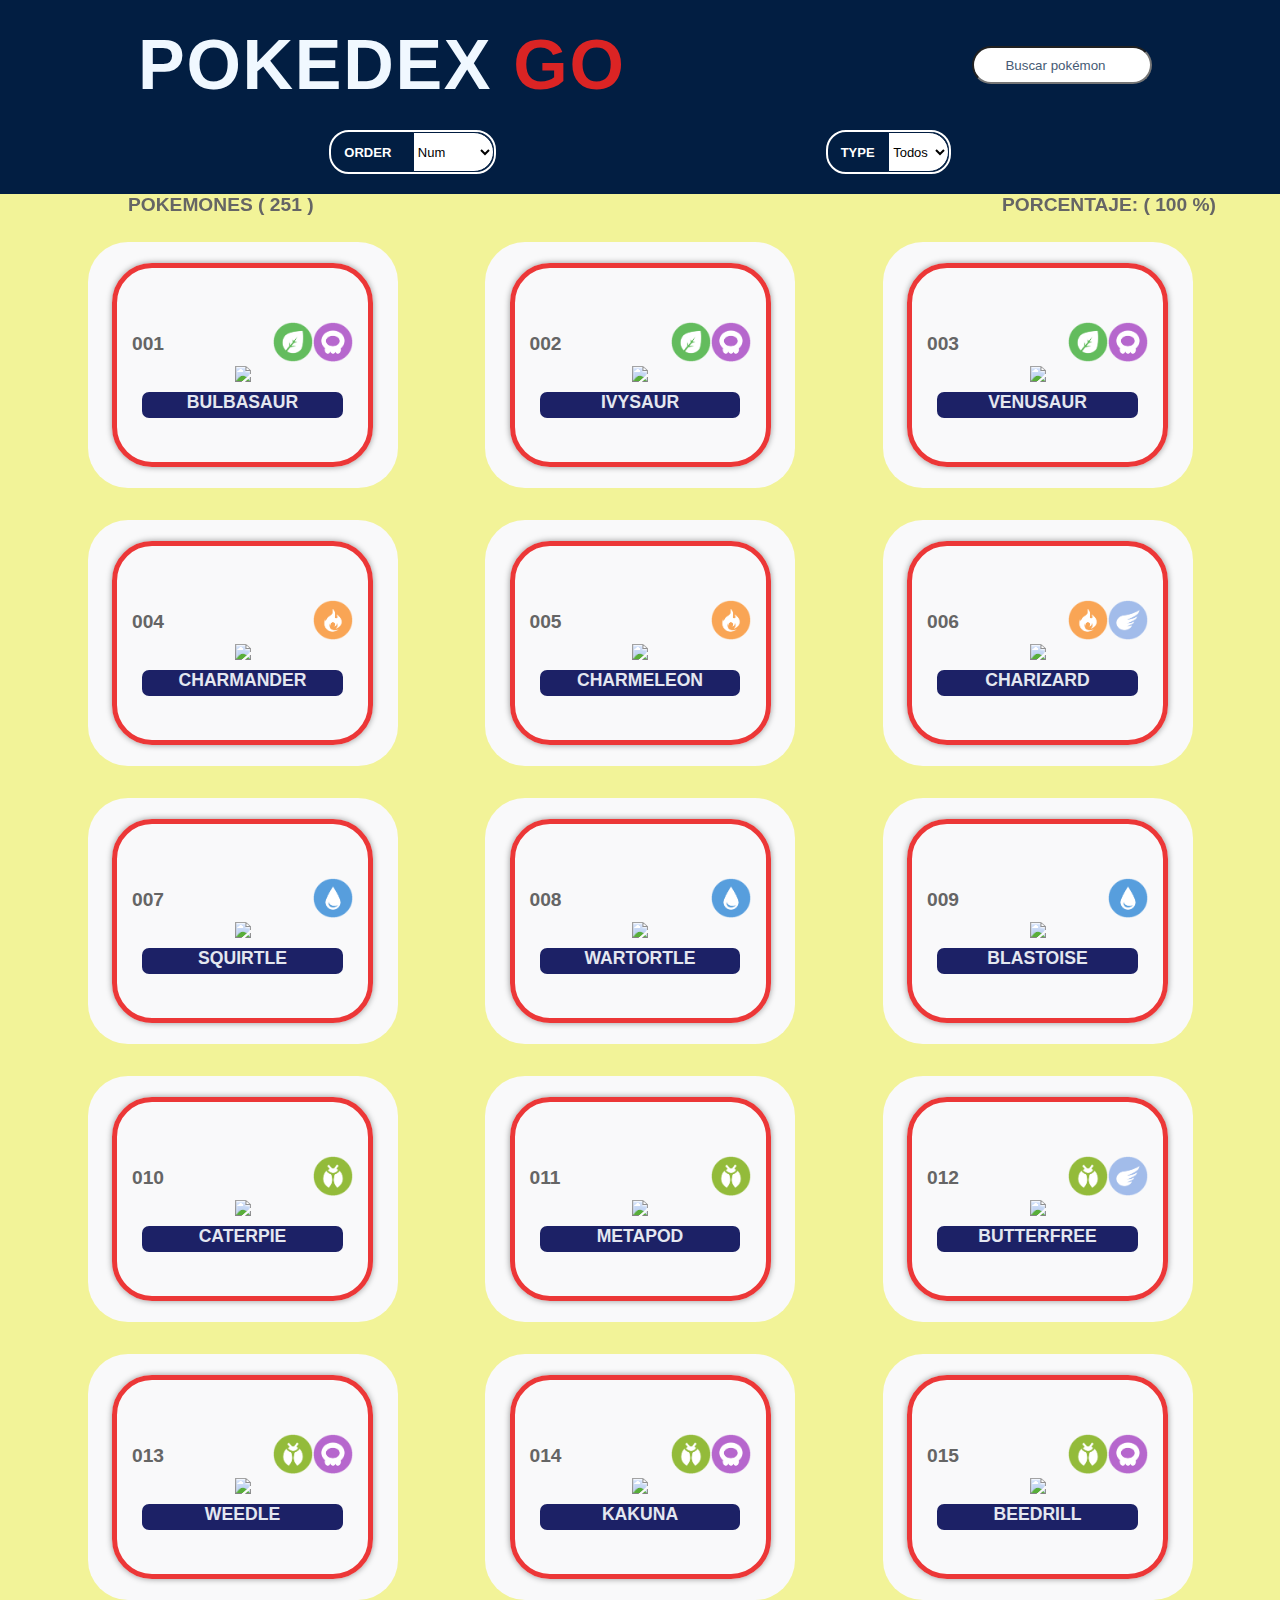
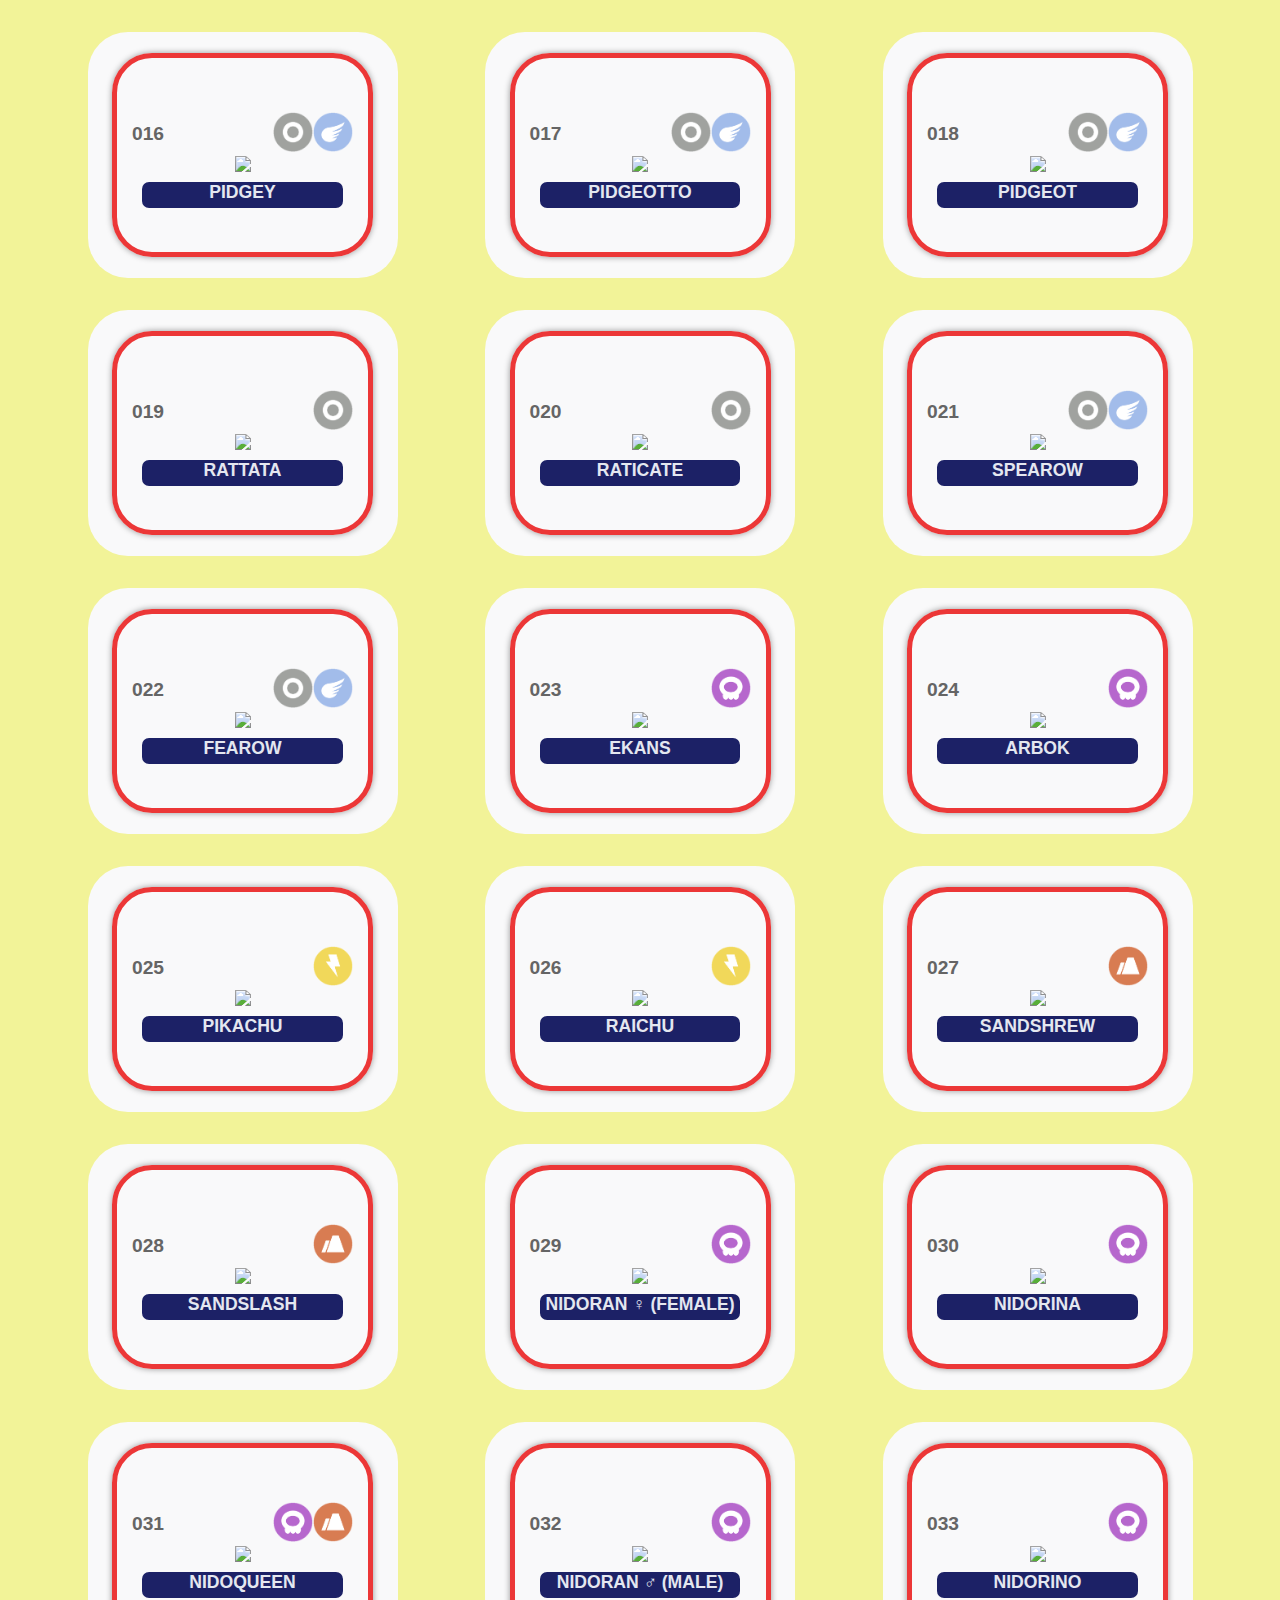
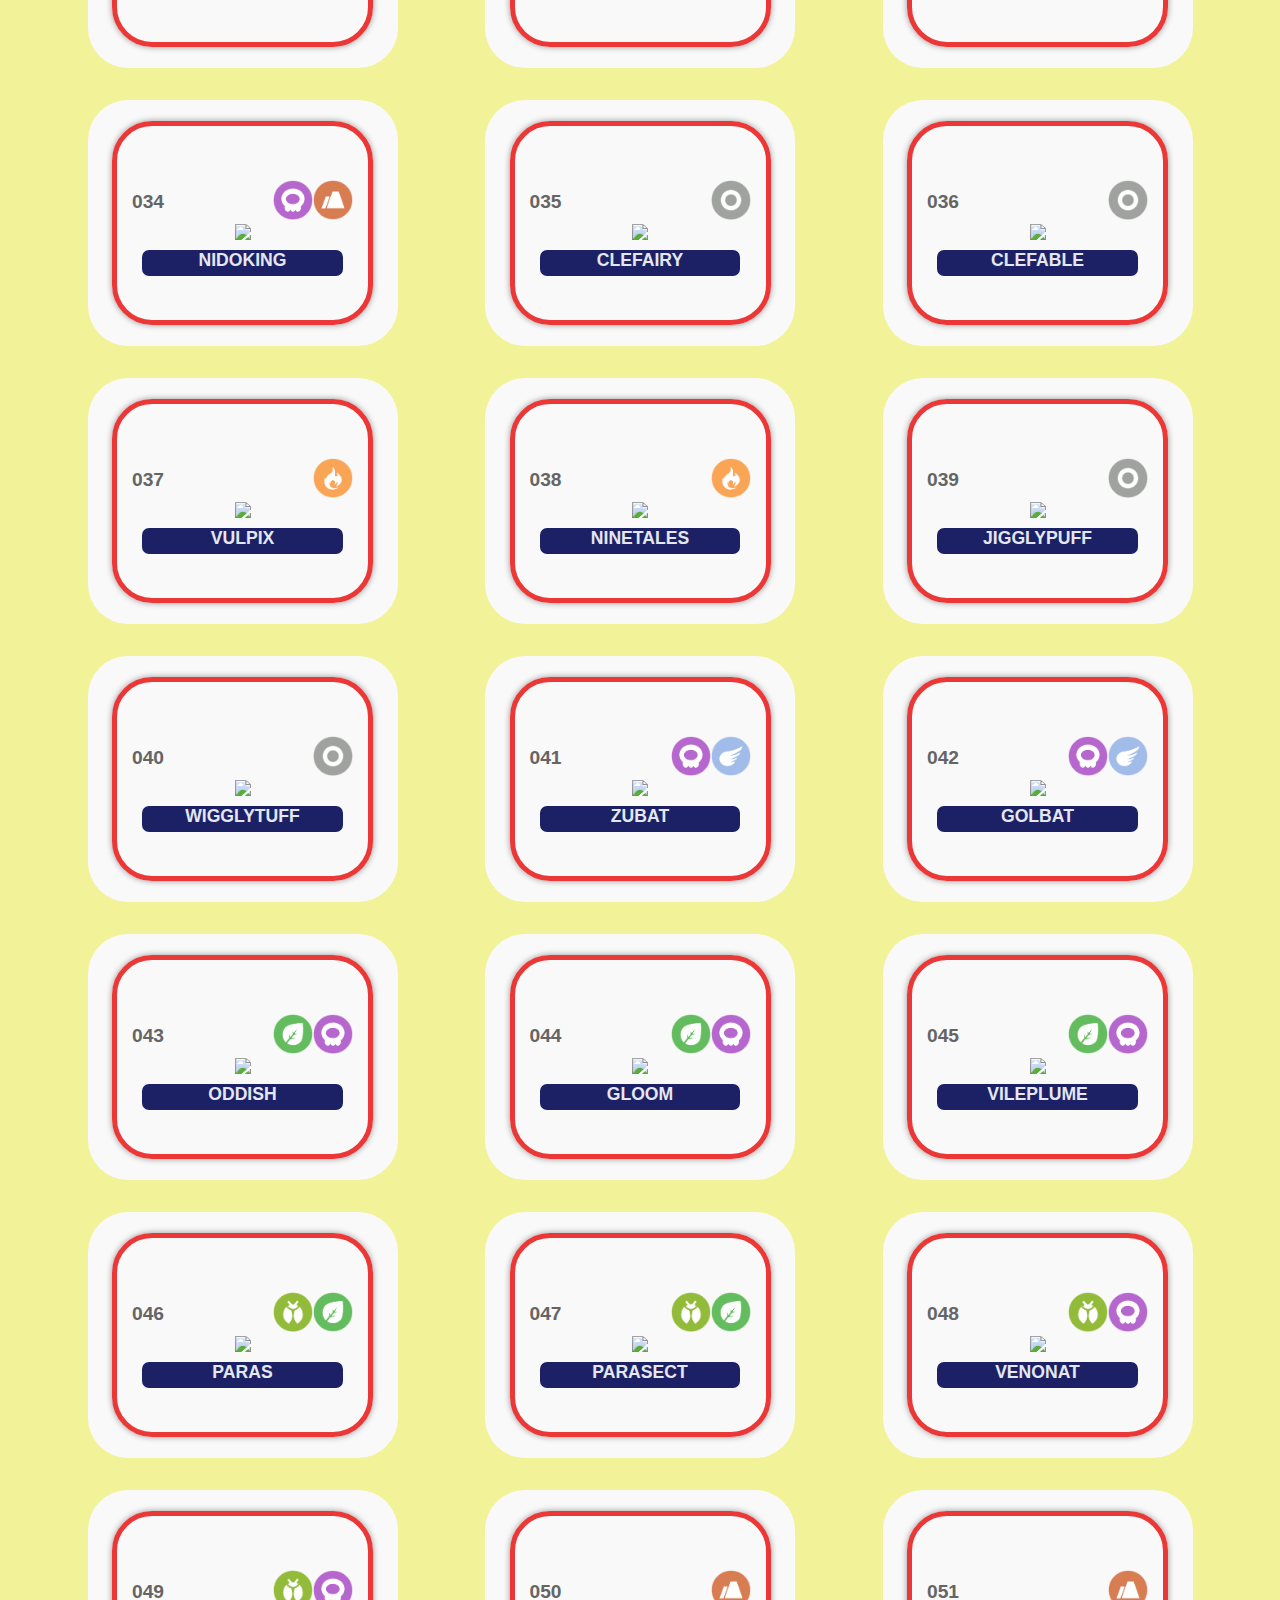
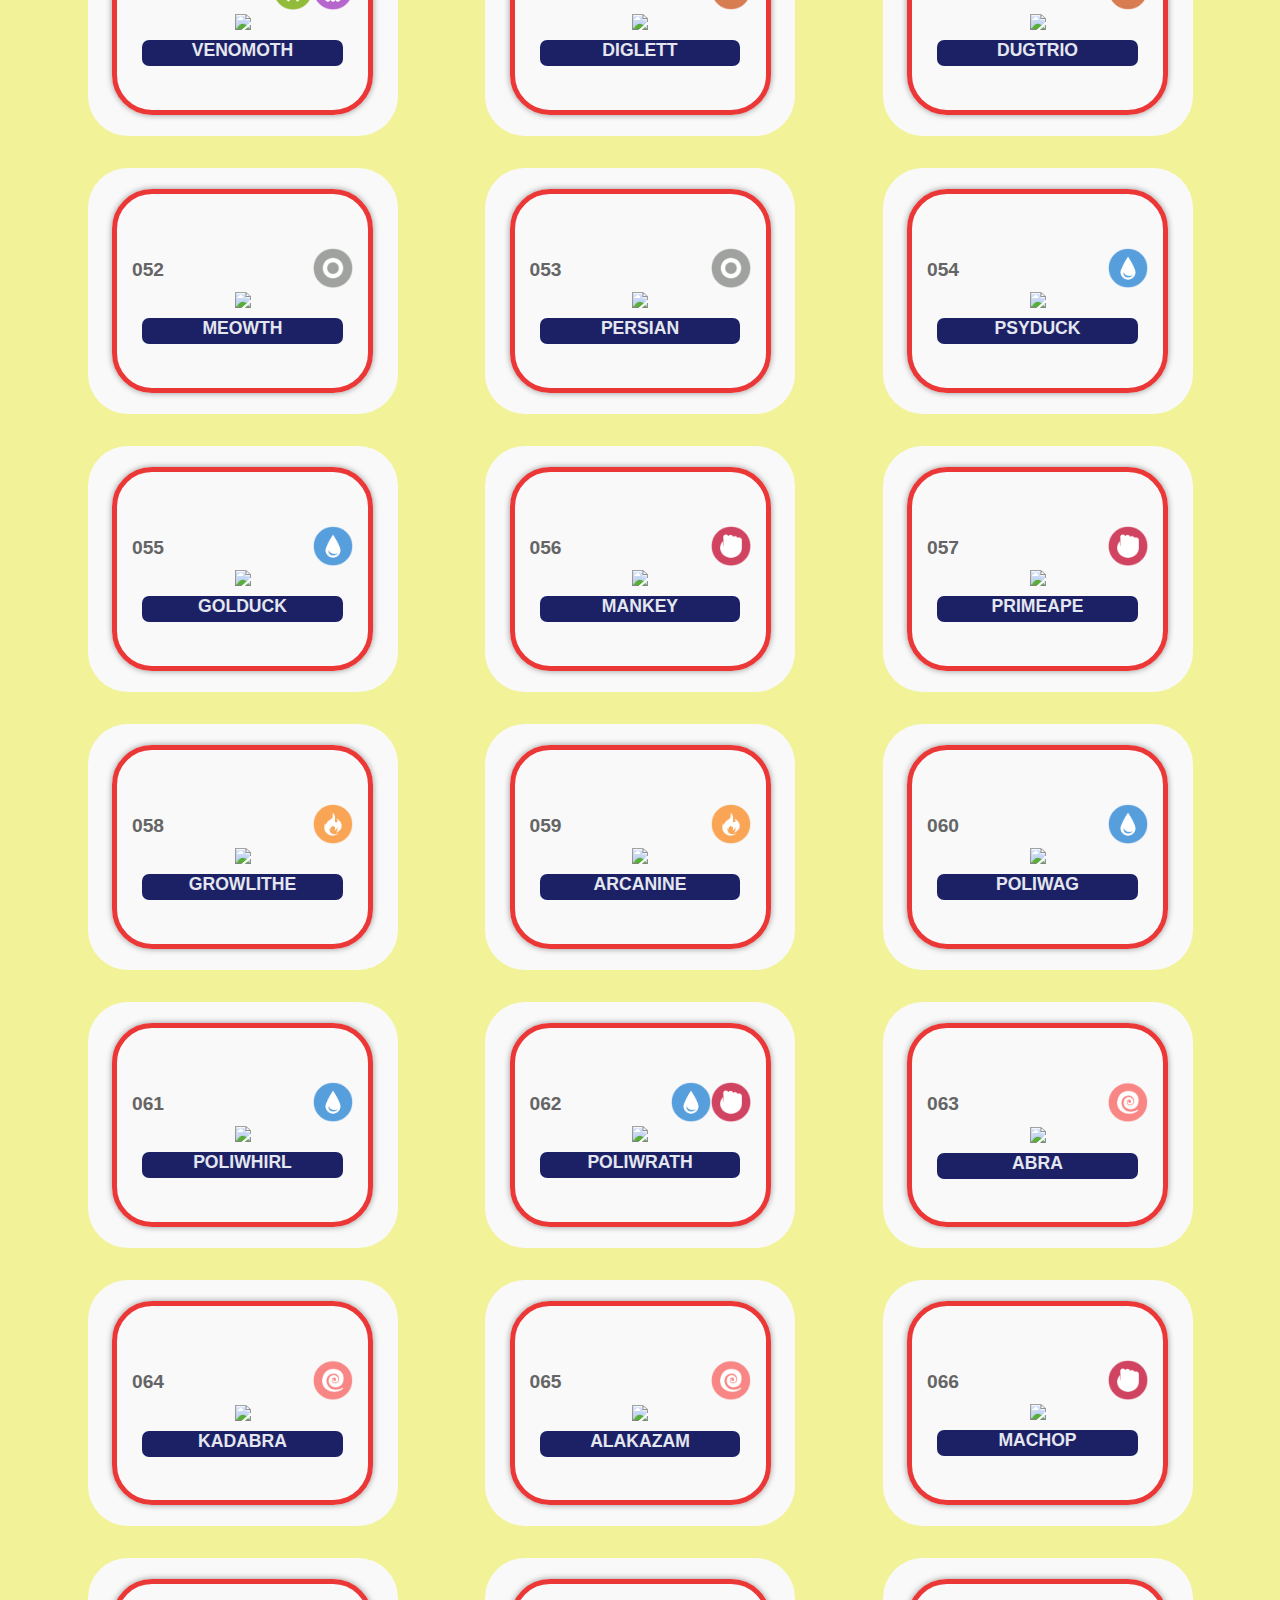
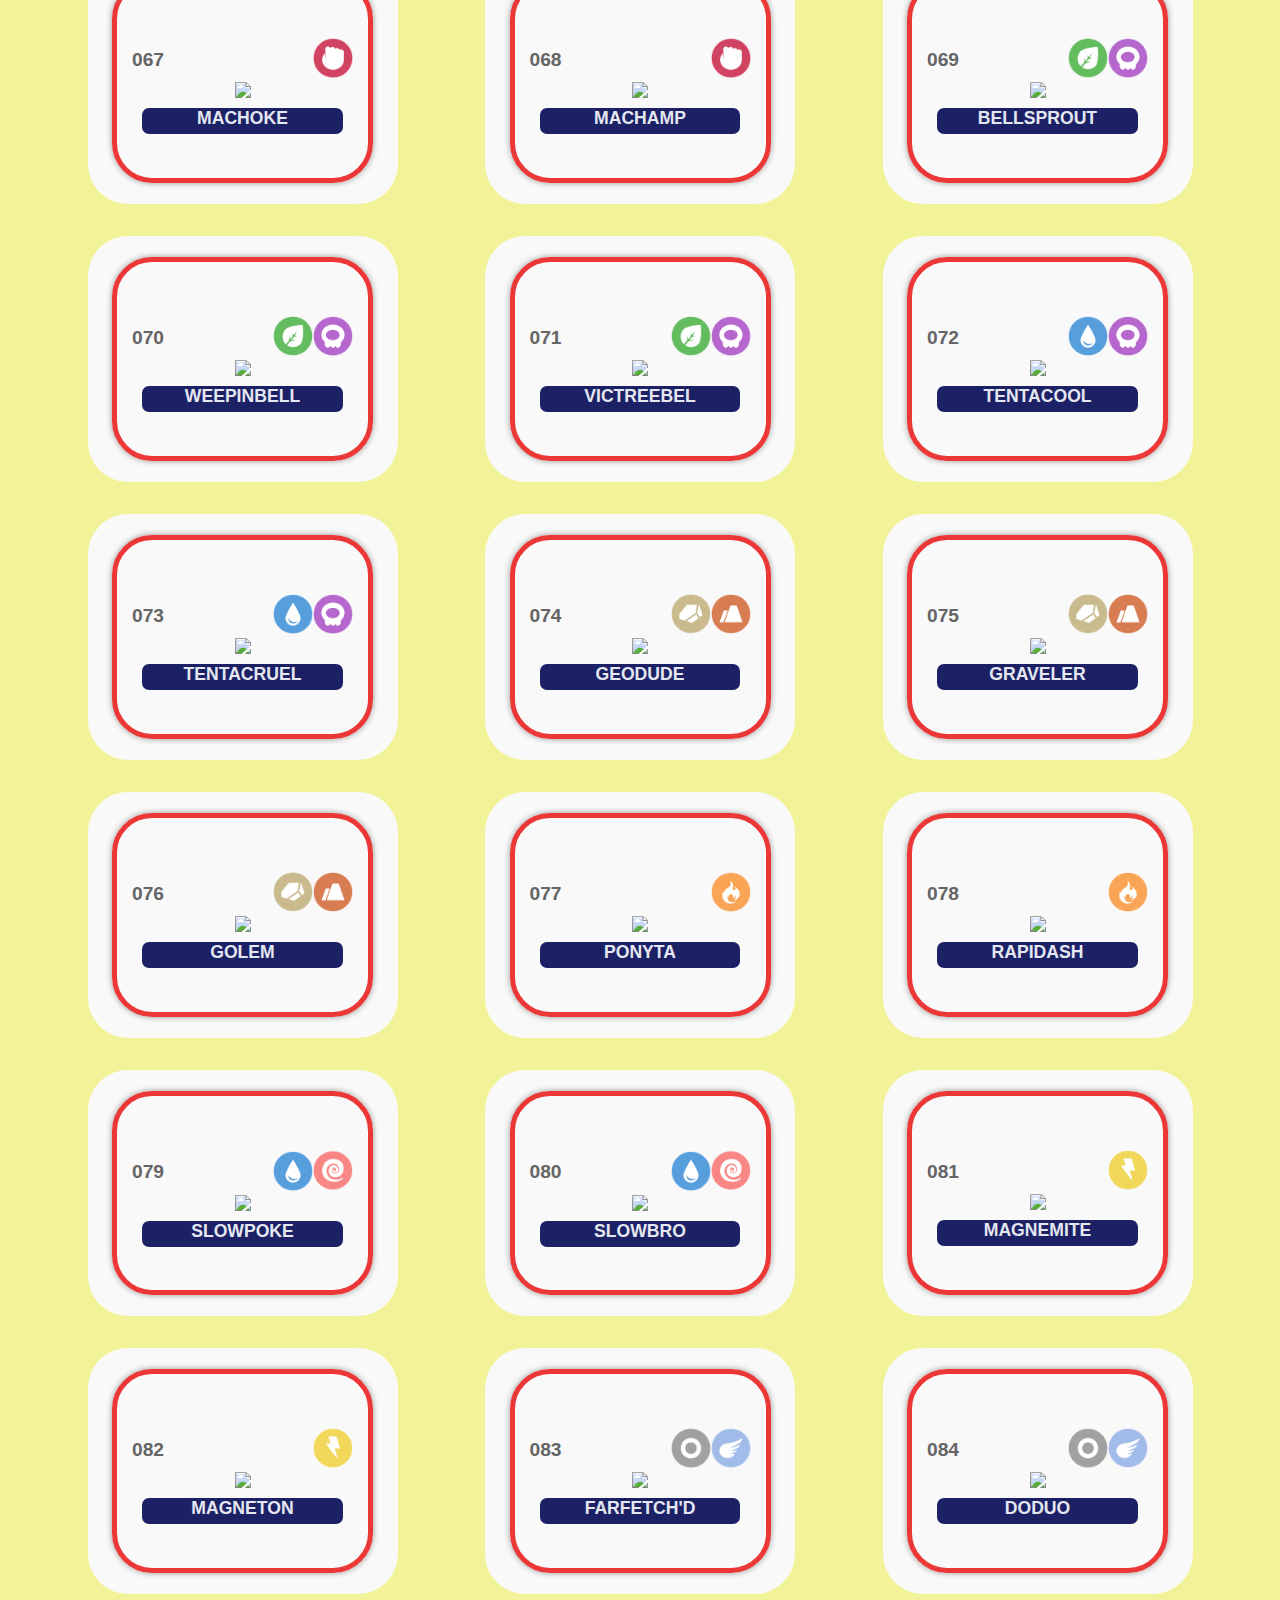
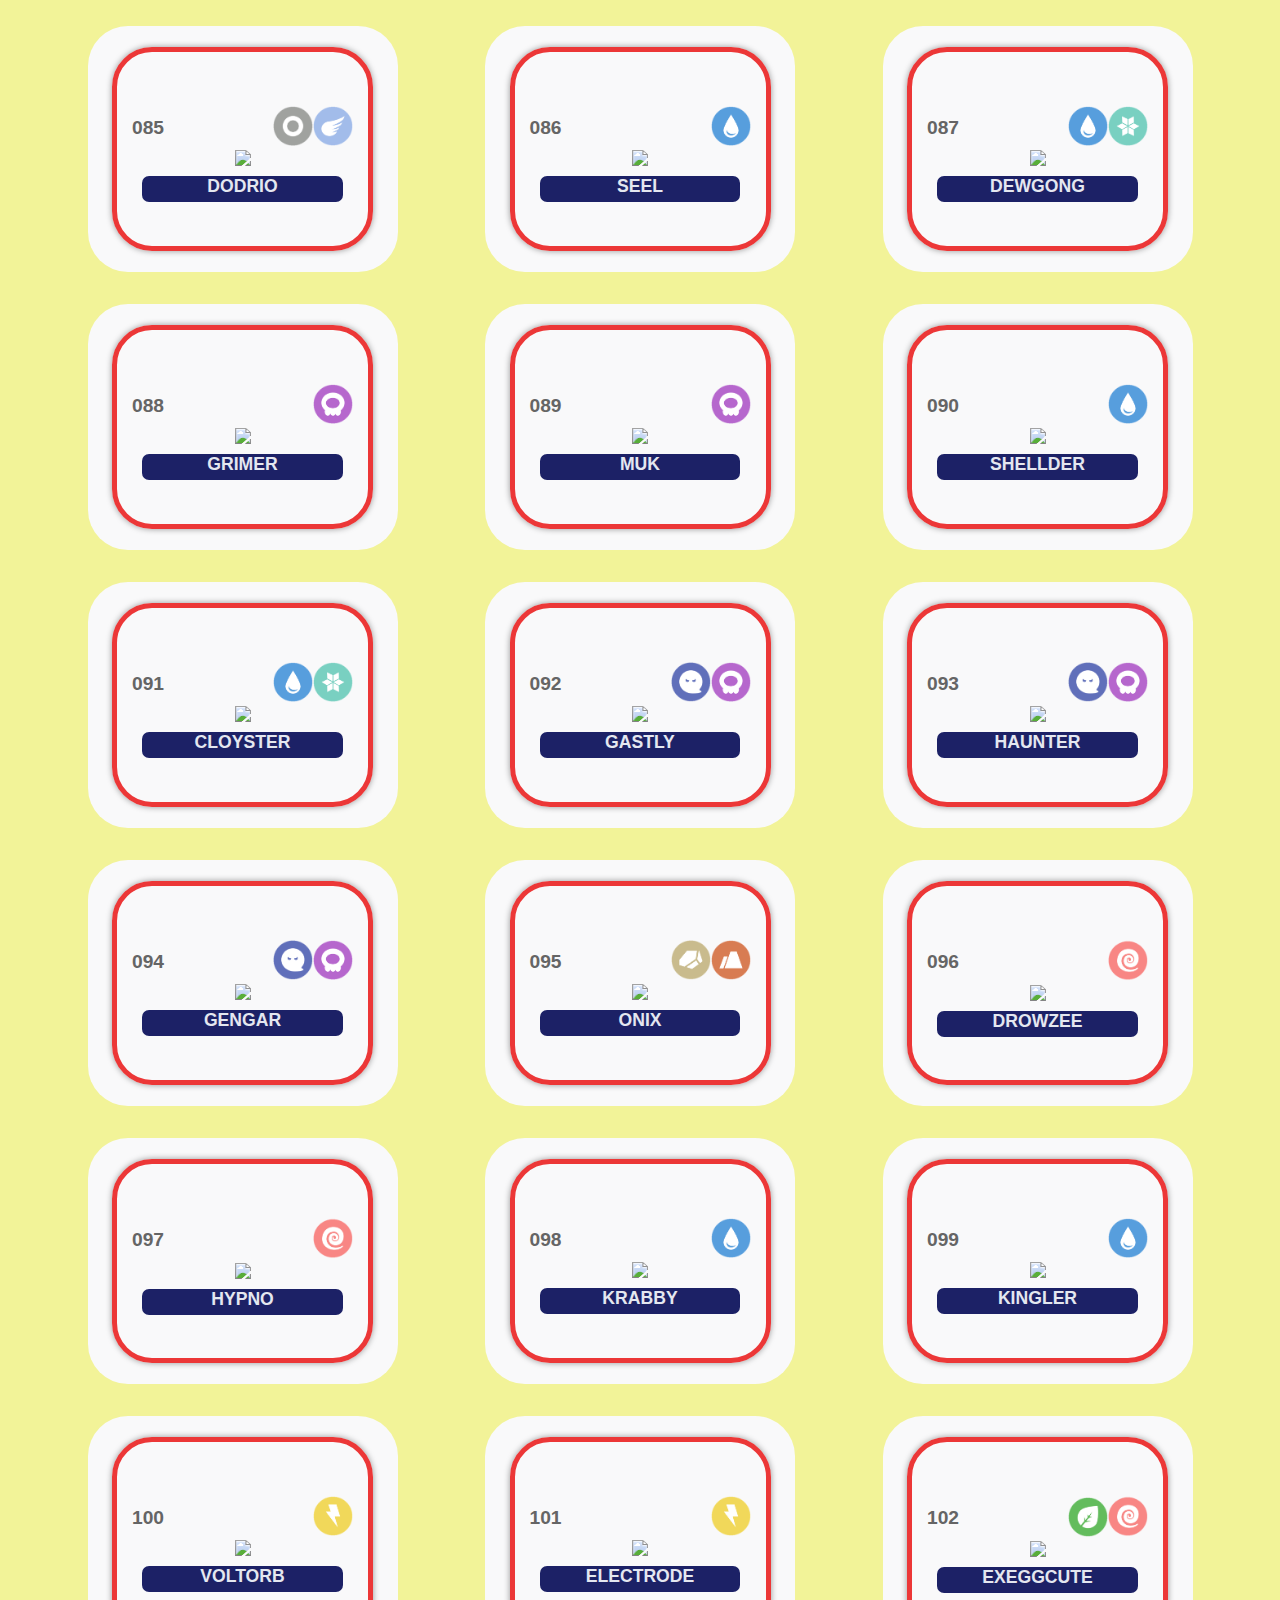
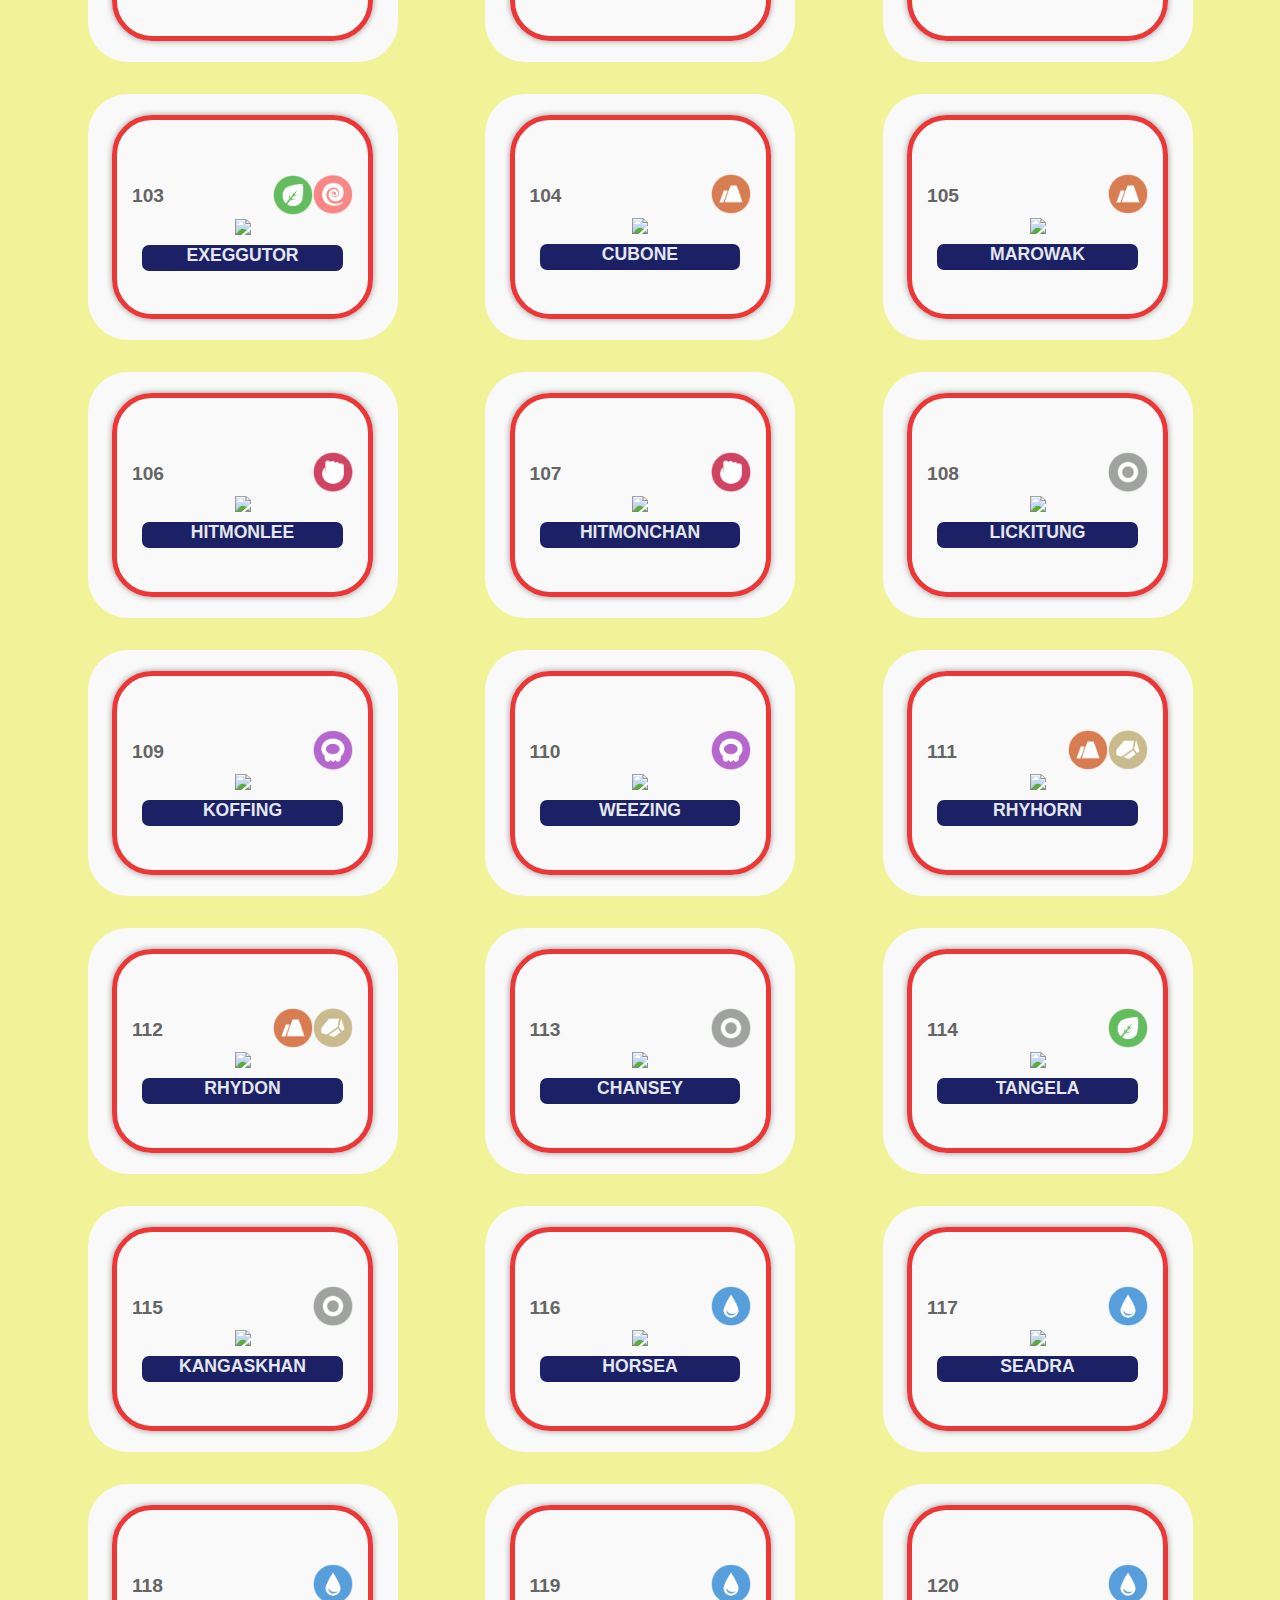
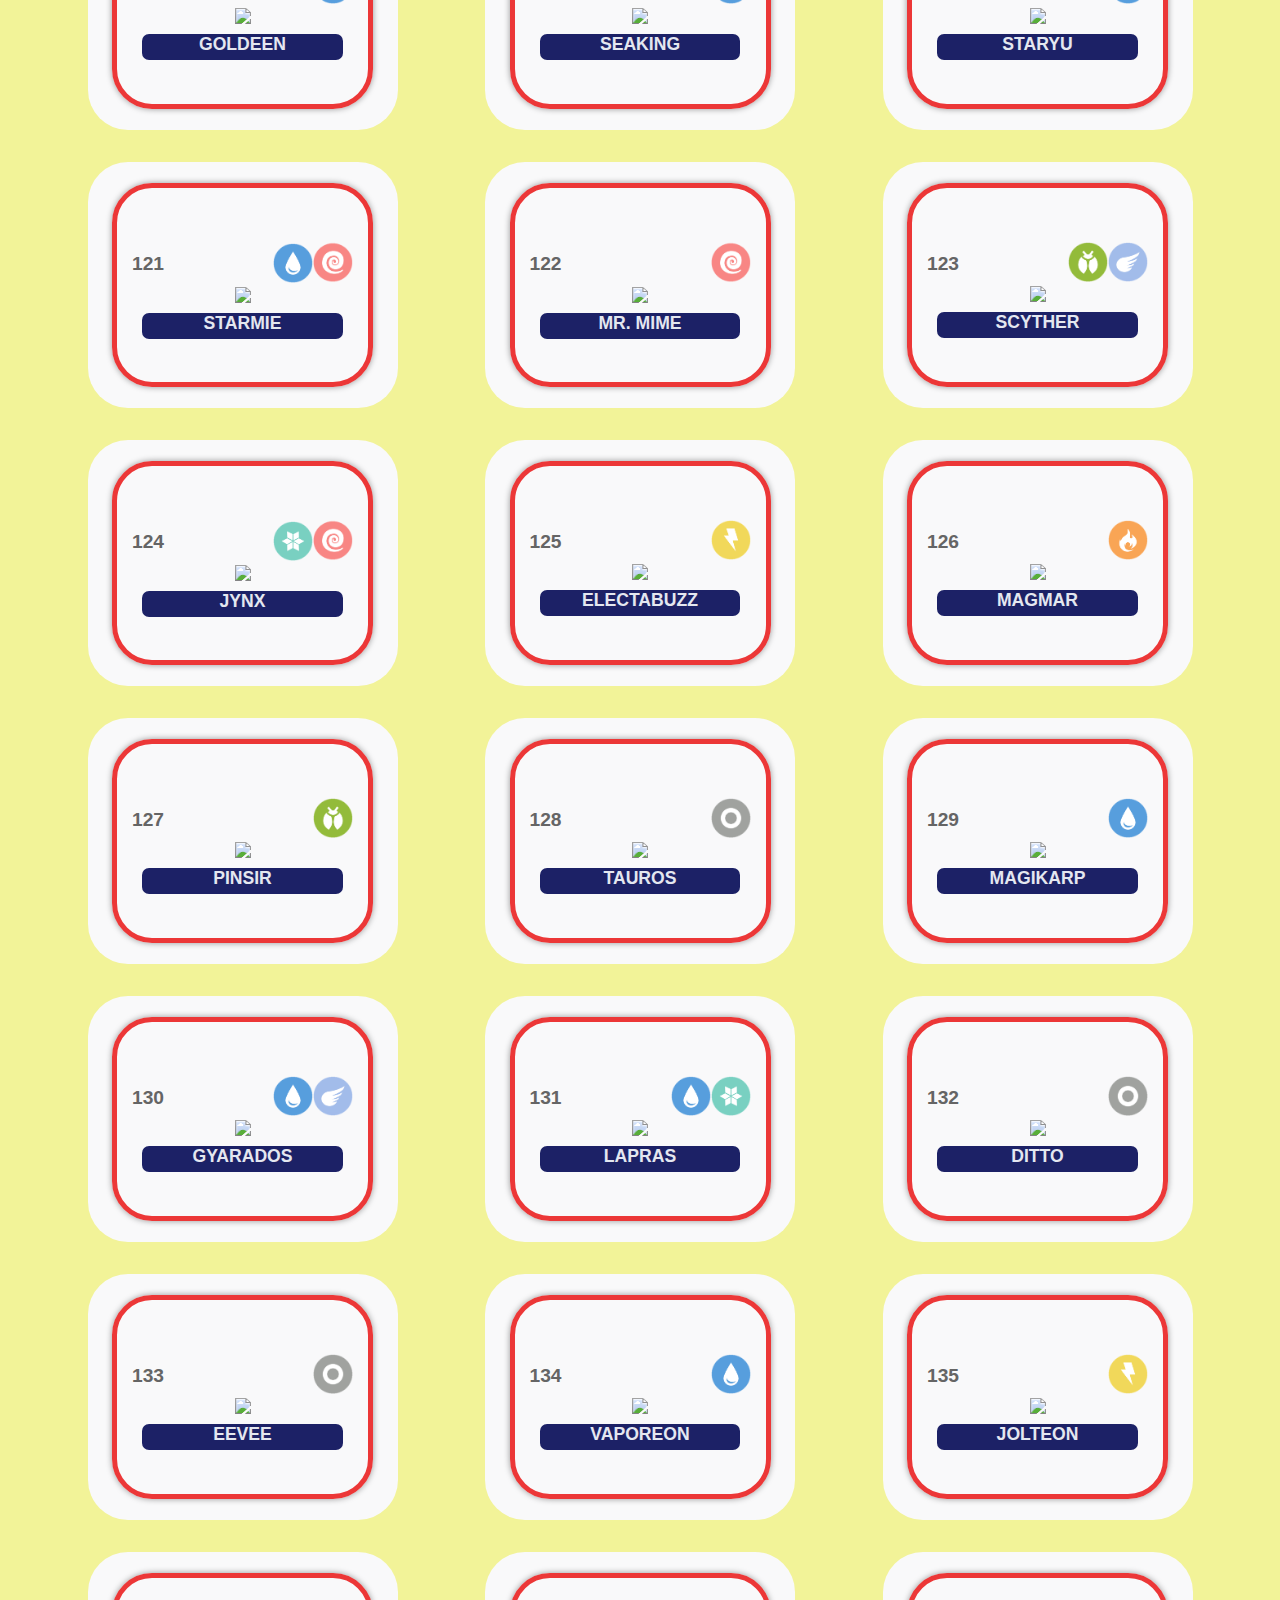
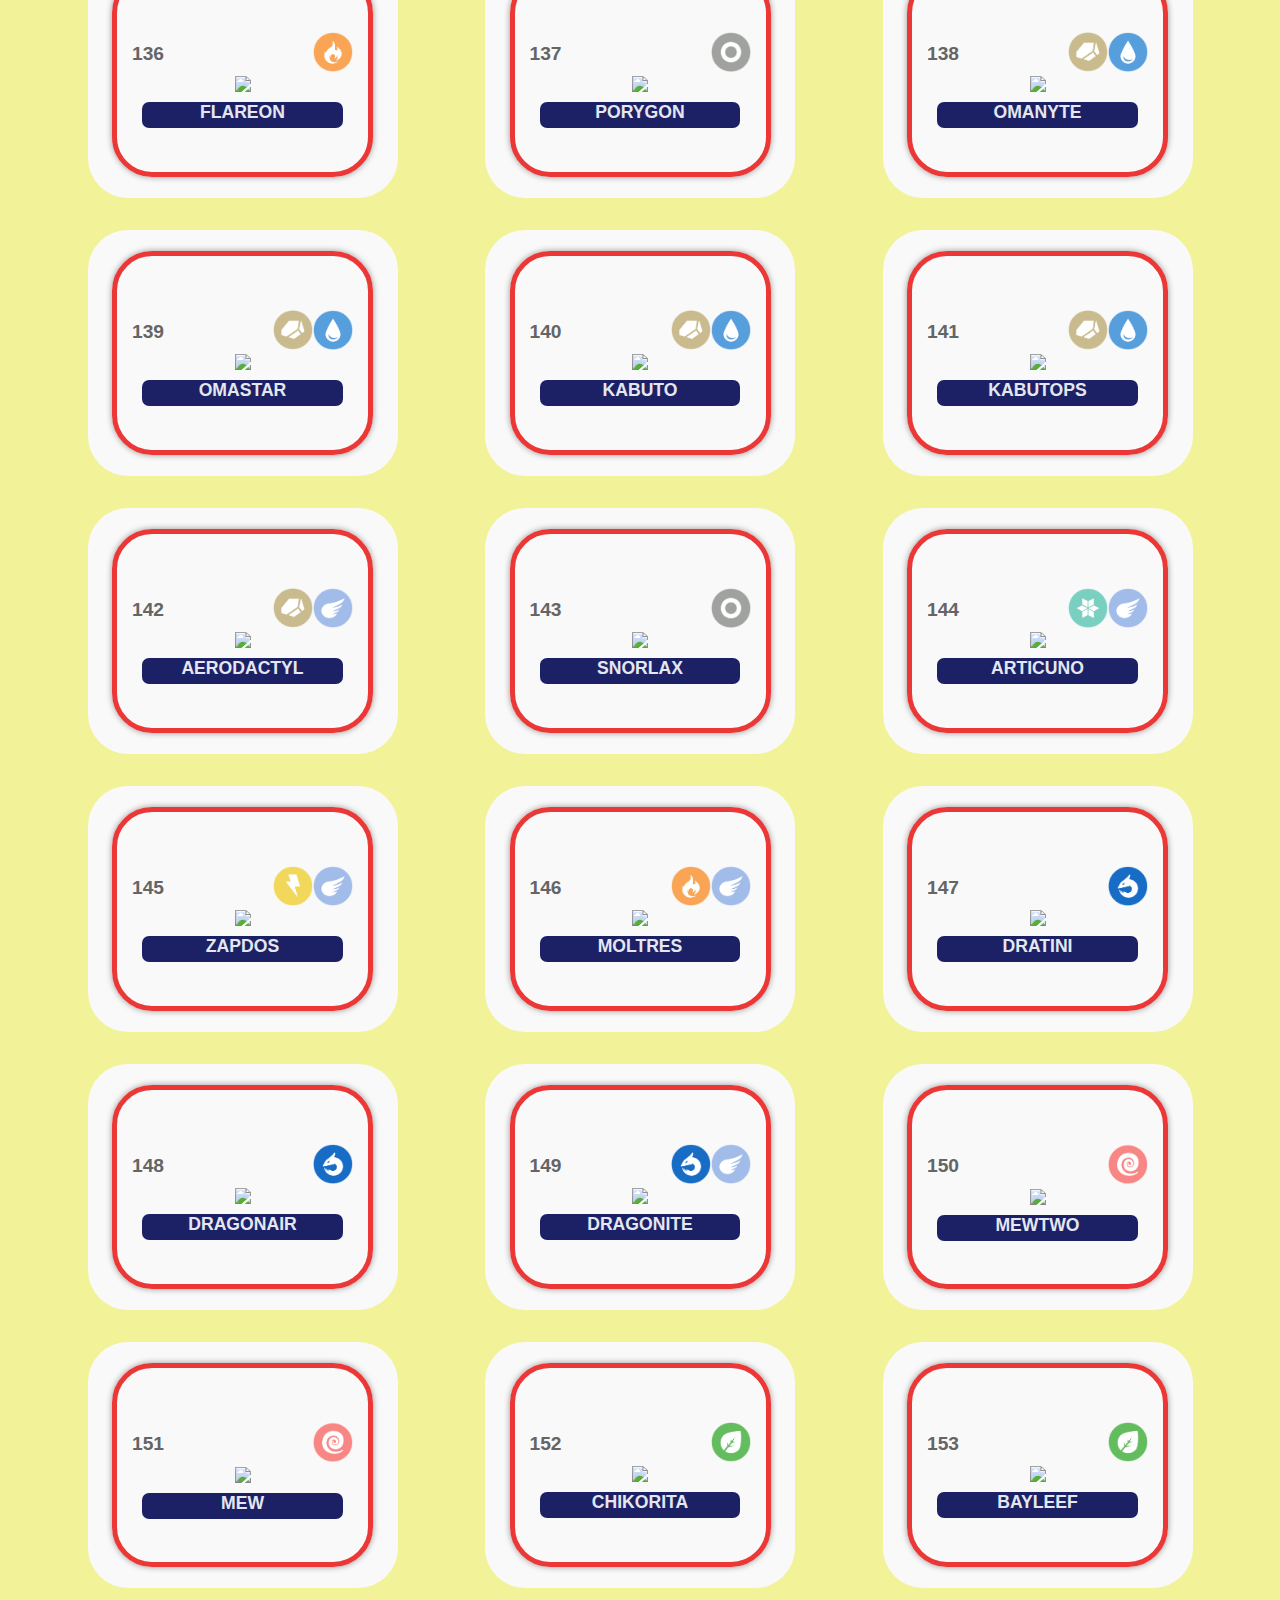
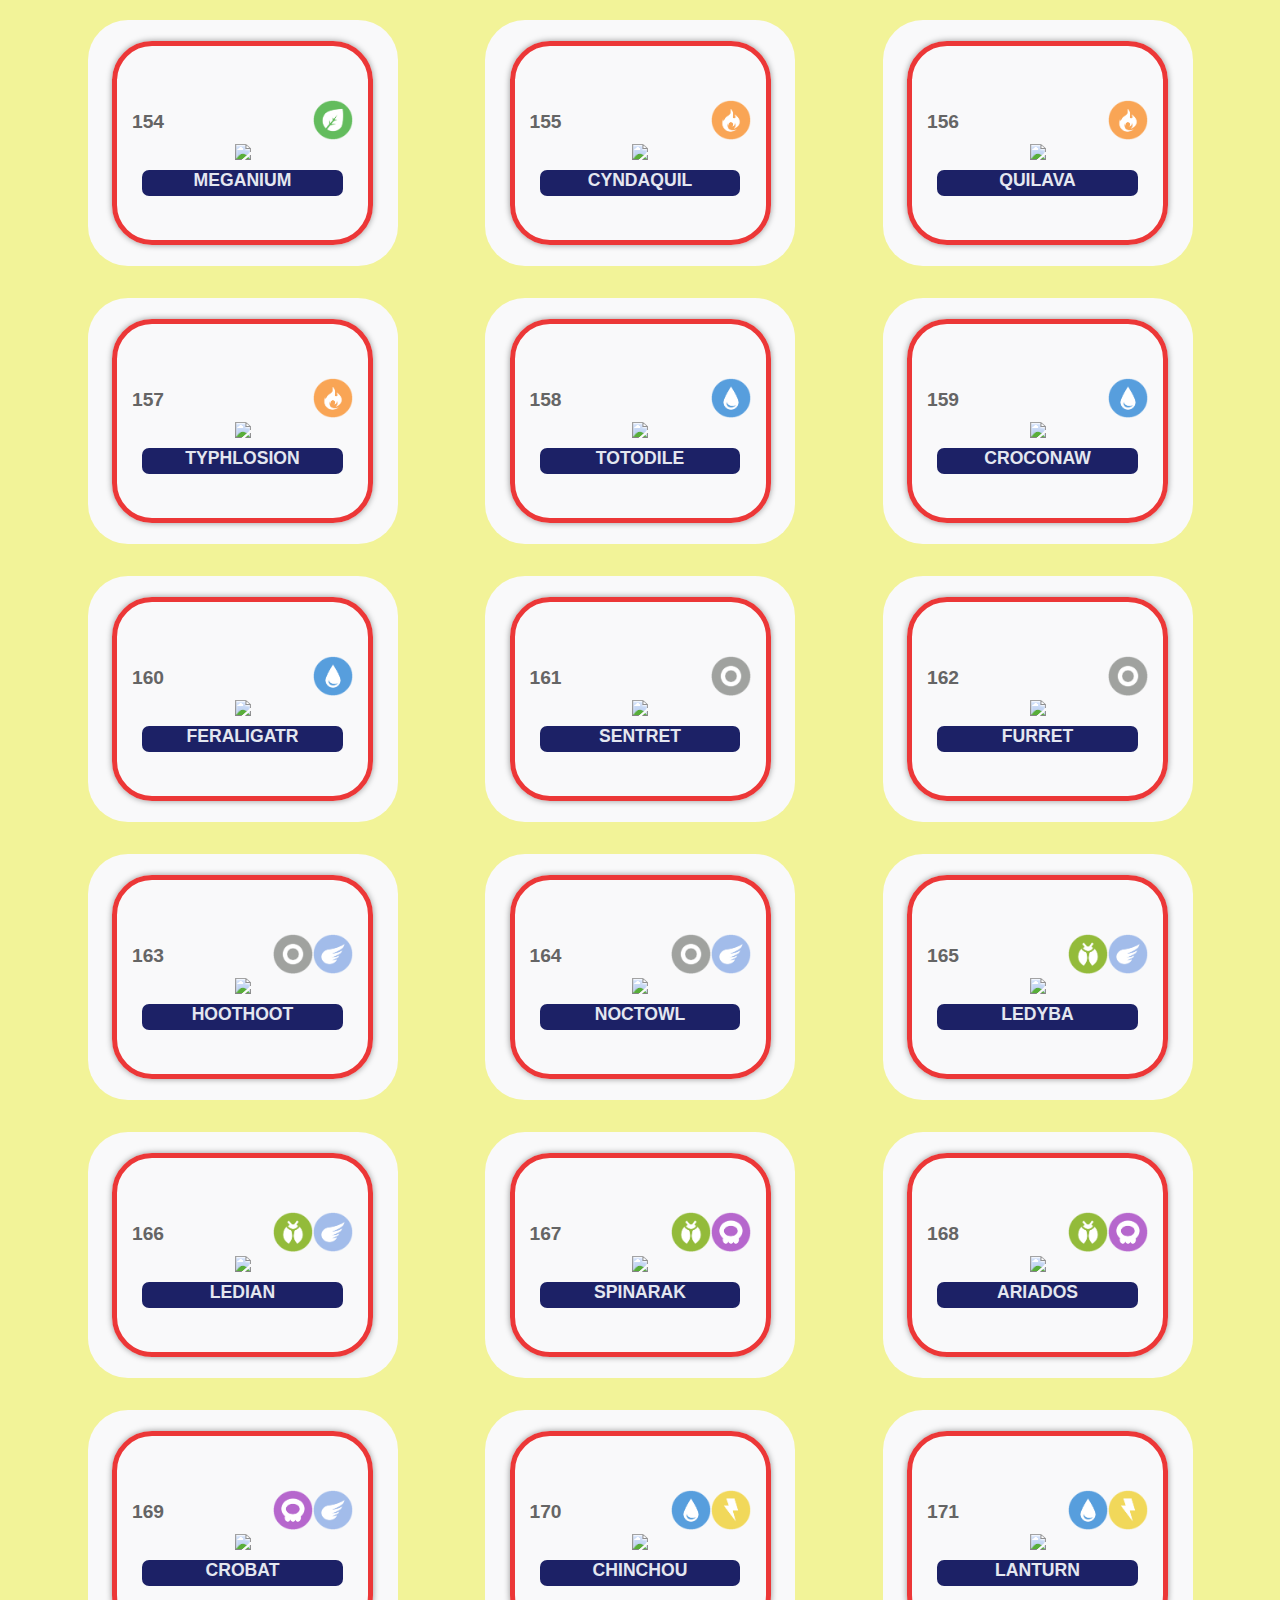
==== index.html @ 3fed495c "Updates" ====
<!DOCTYPE html>
<html>
  <head>
    <meta charset="utf-8">
    <title>Data Lovers</title>
    <link rel="stylesheet" href="style.css" />
  </head>
  <body>
    <!---<div id="root"></div>--->
    <header>
        <div class="container">
          <div class="logo">
            <h1>POKEDEX <span>GO</span></h1>
            <input type="search" id="buscar" class="buscar-pokemon" placeholder="Buscar pokémon" autocomplete="off" spellcheck="false" />
          </div>
                    <div class="filtros">
                      <div class="dropdown1">
                        <div class="dropdown-content1">
                          <div class="filtro">
                            <label for="order-by"> Order</label>
                            <select id="order-by" class="list1">
                              <option value="num">Num</option>
                              <option value="max-cp">CP min-máx</option>
                          <!--   <option value="cpR">CP máx-min</option>--> 
                              <option value="max-hp">HP min -máx</option>
                          <!----->    <option value="hpR">HP máx-min</option>
                            </select>
                          </div>
                        </div>
                      </div>
                      <div class="dropdown1">
                        <div class="dropdown-content1">
                          <div class="filtro">
                          <label   for="lista">Type </label>
                          <select class="list1" id="lista"> 
                              <option value="todos">Todos</option>
                              <option value="bug">Bug</option>
                              <option value="dark">Dark</option>
                              <option value="dragon">Dragon</option>
                              <option value="electric">Electric</option>
                              <option value="fairy">Fairy</option>
                              <option value="fighting">Fighting</option>
                              <option value="fire">Fire</option>
                              <option value="ghost">Ghost</option>
                              <option value="grass">Grass</option>
                              <option value="ground">Ground</option>
                              <option value="ice">Ice</option>
                              <option value="normal">Normal</option>
                              <option value="poison">Poison</option>
                              <option value="psychic">Psychic</option>
                              <option value="rock">Rock</option>
                              <option value="steel">Steel</option>
                              <option value="water">Water</option>
                          </select>
                          </div>
                        </div>
                      </div>
            </div>
            <div class="pokemones-quantity">
              <p class="pokemones">Pokemones ( <spam id="quantity"></spam> )</p>
              <p class="pokemonesp">PORCENTAJE: ( <spam id="calculoP"></spam> %)</p>

            </div>
        </div>
      </header>
  <main>
  <div class="CARDSSPACE">
    
    <div id="container-card"></div>
  
    <div class="container-modal"></div>
    <div class="container-btn-top">
      <img src="imagenes/arrowtop2.png" class="btn-top">
    </div>
  </div>      
  </main>





    <script src="main.js" type="module"></script>
  </body>
</html>
---- style.css ----
body{
    margin:0 0;
}

header{
    margin: 0 0;
    background-color: #021E42;
    /* para que header no se mueva con el scroll*/
    position: fixed;
    width: 100%;
    min-width: 300px;
    z-index: 3;
}
div, h1, p{
    margin:0 0;
}

div.logo{
    display: flex;
    flex-direction: row;
    align-items: center;
justify-content: space-between;
padding-top: 20px;
padding-bottom: 20px;
padding-left: 5vw;
padding-right: 5vw;
}
.logo h1{
font-family: Impact, Haettenschweiler, 'Arial Narrow Bold', sans-serif;
text-align: initial;
font-size: 33px;
color:aliceblue;
padding: 5px 10px;
letter-spacing: 1.7px;

}

.logo h1 span{
    color: hsl(0, 72%, 50%);
   
}

.logo input{
    text-align: center;
    justify-content: center;
    align-content: center;
    padding: 5px 6px;
    width: 60px;
    height: 33px;
    border-radius: 20px;
    
}
.logo input::-webkit-input-placeholder{
    color:transparent
}

.filtros{
    display: flex;
    flex-direction: row;
    justify-content: space-evenly;
    align-content: center;
   padding-bottom: 20px;
}


.filtro{
    display: flex;
    align-items: center;
    justify-content: space-between;
    min-height: 40px;
    min-width: 49%;
    border-radius: 20px;
    border: 2px solid rgb(255, 255, 255);
    font-size: 13px;
    text-transform: uppercase;
    font-family: Arial, Helvetica, sans-serif;
    font-weight: bold;
   
    
}
label{
    color: #FFFFFF;
    padding-left: 13px;
    padding-right:5px;
}
.list1{
    background-color: #FFFFFF;
    width: 50%;
    font-family:   Arial, Helvetica, sans-serif;
    font-size: 13px;
    min-height: 40px;
    border-radius: 0px 20px 20px 0px;
    
}

select {
    -webkit-border-radius: 20px;
    -moz-border-radius:20px;
    border-radius: 20px;
    border-color:#021E42;
}

/* ------------recuadro decontador de pokemones--------*/

.CARDSSPACE{
    position:absolute;
    margin-top: 150px;
    z-index: 1;
}

.pokemones-quantity{ 
   
    display: flex;
    width: 100vw;
    padding: 0em 1em;
    justify-content: space-between;
    min-width: 270px;
    background-color: #f2f398;
    /*padding-left: 5vw;*/

    font-family:'Segoe UI', Tahoma, Geneva, Verdana, sans-serif;
    text-transform: uppercase;
    color: #656565;
    font-size: 1.2em;
 
}
.pokemones{  /*letra del contador */
    font-weight: bold;
    
}
.pokemonesp{  /*letra del contador */
    font-weight: bold;
   padding-right: 30px;
    
}


/*-------tarjetas-------------*/

#container-card{/**CUADRO DE LA TAREJTE */
   
    margin-left: auto;
    margin-right: auto;
    margin-top:0px;
    max-width: 100%;
    padding: 1em 1em;
    display: flex;
    flex-wrap: wrap;
    justify-content: space-evenly;
    background-color: #f2f398;
 
   
}
.pokemonCharts{   /*CUADRO DE LA TAREJTE */
   
    background-color: #f9f9fa;
    padding: 1em;
    margin: 1em;
    height: 214px;
    width:278px;  

    display:flex;
    justify-content: center;
    align-items: center;
    border-radius: 40px;
    cursor: pointer;
}

.RedSquare{
    display: flex;
    justify-content: center;
    flex-direction: column;  
      
    margin: 0;
    padding: 0;
    height: 194px;
    width: 251px;   
    border: solid 5px #ec3737;
    box-shadow: 0 0 6px 0 rgba(0, 0, 0, .4);
        border-radius: 40px; 
    
    font-family:'Segoe UI', Tahoma, Geneva, Verdana, sans-serif;
    text-transform: uppercase;
}

.num-type{
    display: flex;
    flex-direction: row;
    align-items: center;
    justify-content: space-between;
    width: 100%;
    margin-top: 10px;

}

.poke-num{      /*como aparece el numero de ok en tarjeta */
    
    font-size: 1.2em;
    color: #656565;
    font-weight: bolder;
    margin-left: 15px;
}

.TypesPoke{
    margin-right: 15px;
}

.TypesPoke img{
    width: 2.5em;
   
}

.poke-img{
    display: flex;
    justify-content: center;
    margin-bottom: 10px;
}



.container-info {   /*contenedor de la info  de la tarjeta del lado derecho*/
    width: 100%;
    
    display: flex;
    justify-content: center;
    text-align: center;
    position: relative;
   
    
}

.poke-name {     /*COMO luce el nombre el pokemon */
    
    background-color:  #1c2166;  /*recuadro del nombre  */
    border-radius: 0.4em;   /*propiedad para hacer redondo el borde  */ 
    font-size: 1.1em;
    color: rgb(228, 231, 240);
    width: 80%;
    height: 1.5em;
    font-weight: bold;    
    
}

/* -------flecha---------------*/

.container-btn-top {
    position: fixed;
    bottom: 4rem;
    right: 4rem;
    z-index: -83;
    cursor: pointer;
}

.btn-top {
    position: absolute;
    top: 40%;
    left: 50%;
    transform: translate(-50%, -50%) scale(0);
    transition: .3s;
}

.show {
    z-index: 10;
    transform: translate(-50%, -50%) scale(1);
}

.show .btn-top {
    animation: popup .1s ease-in-out;
    width: 3em;
    height: auto;
    color: #ffffff;
    z-index: 11;
    transform: translate(-50%, -50%) scale(1);
}



/* ---------------Estilos del Modal -------------- */

/*-----General-----*/
.modal{
	position: fixed;
    background: rgba(0, 0, 0, 0.452);
	
    margin: 0;
    width: 100%;  
    height: 100vh;  
    z-index: 350;
    top: 100px;

    display:flex;
    align-items: center;
    justify-content: center;
	/*animation-name: modal;
    animation-duration: 0.5s;*/

}

.cuadro{
    position: fixed;
    width: 300px;
    height: 400px;
    z-index: 390;
    display: flex;
    align-items: center;
    justify-content: center;
    border-radius: 20px;
}
.modal-flex{
    position: absolute;
    width: 250px;
    height: 350px;
    z-index: 380;
    display: flex;
    
    align-items: center;
    justify-content: center;
    text-align: center;
    flex-direction: column;
    
    background-color: #FFFFFF;
    border-radius: 20px;
	box-shadow: 0 0 6px 0 rgba(0, 0, 0, .4);
    
    font-family:'Segoe UI', Tahoma, Geneva, Verdana, sans-serif;
    
    
}

.cerrar{
    display: flex;
    position: absolute;
    
    right: 10px;
    color: aliceblue;
    cursor: pointer;
   
}


/*-----Modal 1-----*/

/*--elementos--*/
.head-modal{
    position: absolute;
    margin:0;
    top:0;
    background-color: #021E42;
    width: 100%;
    height: 40px;
    border-radius: 20px 20px 0 0;
    display: flex;
    align-items: center;
    justify-content: center;
}
.nombre{
    color: aliceblue;
    display: flex;
    text-transform: uppercase;
    font-weight: bold;

}

.imagen{
    border: 2px solid hsl(0, 72%, 50%);
    box-shadow: 0 0 6px 0 rgba(0, 0, 0, .4);
    border-radius: 20px;
    position: absolute;
    top: 70px;
    left: 15px;
    height: 100px;
}

.info{
    margin: 0;
    padding: 0;
    display: flex;
    flex-direction: column;
    text-align: initial;
    position: absolute;
    top: 45px;
    left: 50%;
    width: 50%;
}


.evolucion{
    display: flex;
    flex-direction: column;
    justify-content: center;
    position: absolute;
    top:57%;  
    width: 100%;
}

.sub{
    margin-bottom: 5px;
    text-transform: capitalize;
    font-size: 15px;
}
.titulo{
    position: absolute;
    text-transform: uppercase;
    font-weight: bold;
    padding: 0%;
    margin-bottom: 5px;
    top:0;
    border-radius: 20px;
    font-size:small;
    background-color: #021E42;
    color: aliceblue;
    width: 70%;
    height: 40px;
    left:10%;
   
    display: flex;
    align-items: center;
    justify-content: center;
    
}
.evo1{
   
    display: flex;
    flex-direction: column;
    justify-content: center;
    text-align: initial;
    position: absolute;
    top: 50px;
    left: 20px;
    width: 100%;
    
    
    list-style-type: none;
    text-transform: capitalize;
    
}


/*--Ir a modal 2- Otro modal--*/
.flecha{
    color: #FFFFFF;
       
}
.otroModal{
    background-color: #054ba7;
    width: 30px;
    height: 30px;
    border-radius: 50%;
     cursor: pointer;
     position: absolute;
     right: 5px;
    z-index: 250;
    display: flex;
    justify-content: center;
    align-items: center;
    top: 58%;
    }


/*------Modal 2-----*/

/*--General--*/
.modal2{
    position: absolute;
    display: none;

}

/*--Elementos--*/
.debilidades{
    
    display: flex;
    flex-direction: column;
    justify-content: center;
    position: absolute;
    top:15%;  
    width: 50%;

    text-align: initial;

    left: 0;
    
}

.titulo1{
    position: absolute;
    text-transform: uppercase;
    font-weight: bold;
    padding: 0%;
    
    top:0;
    border-radius: 20px;
    background-color: #021E42;
    font-size:small;
    color: aliceblue;
    width: 80%;
    height: 40px;
    left:10%;
   
    display: flex;
    align-items: center;
    justify-content: center;   
}



.resistencia{
    display: flex;
    flex-direction: column;
    justify-content: center;
    position: absolute;
    top:15%;  
    width: 50%;
    text-align: initial;
     
    left: 50%;  
}

.debi{

    position: absolute;
    top:6px;
    left: 16px;;   
}

.lista{
    list-style-type: none;
    text-transform: capitalize;
    position: relative;
    top:35px; 
    padding-top: 0;
    padding-bottom: 3px;
    left:10px;
    margin-top: 0;
  border: 1px solid hsl(0, 72%, 50%);
}



.ataques{
   
    display: flex;
    flex-direction: column;
    justify-content: center;
    position: absolute;
    top: 57%;
    left: 20px;
    width: 100%;
    text-align: initial;
    
}

.desc{
    font-weight: bold;
    text-transform: uppercase;
    font-size: small;
}
.nombreA{
    position: absolute;
    top:20px;
    left:0;
}
.typeA{
    position: absolute;
    top:20px;
    left:45%;
}
/*--RegresarModal--*/
.anteriorModal{
    background-color: #054ba7;
    border-radius: 50%;
    width: 30px;
    height: 30px;
     cursor: pointer;
     position: absolute;
     top: 58%;
     left: 5px;
    z-index: 450;
    display: flex;
    justify-content: center;
    align-items: center;
    }


@media(min-width:490px) {

    div.logo{
        display: flex;
        flex-direction: row;
        align-items: center;
    justify-content: space-between;
    padding-top: 20px;
    padding-bottom: 20px;
    padding-left: 10vw;
    padding-right: 10vw;
 }
   .pokemones-quantity{
    padding-left: 10vw;
   }
   .pokemonesp{
    padding-right: 13vw;
   }
    .logo h1{
        font-size: 40px;
        
        
    } 
    .logo input {
        width: 30vw;
        height: 38px;
        max-width: 180px;

    }
    .logo input::-webkit-input-placeholder{
        color:#465B75;
    }
    
    .CARDSSPACE{
        position:absolute;
        margin-top: 170px;
    }
}

@media(min-width:800px) {

    .logo h1{
        font-size: 70px;
}

.CARDSSPACE{
    position:absolute;
    margin-top: 210px;
}
.pokemonesp{
    padding-right: 15vw;
   }
}
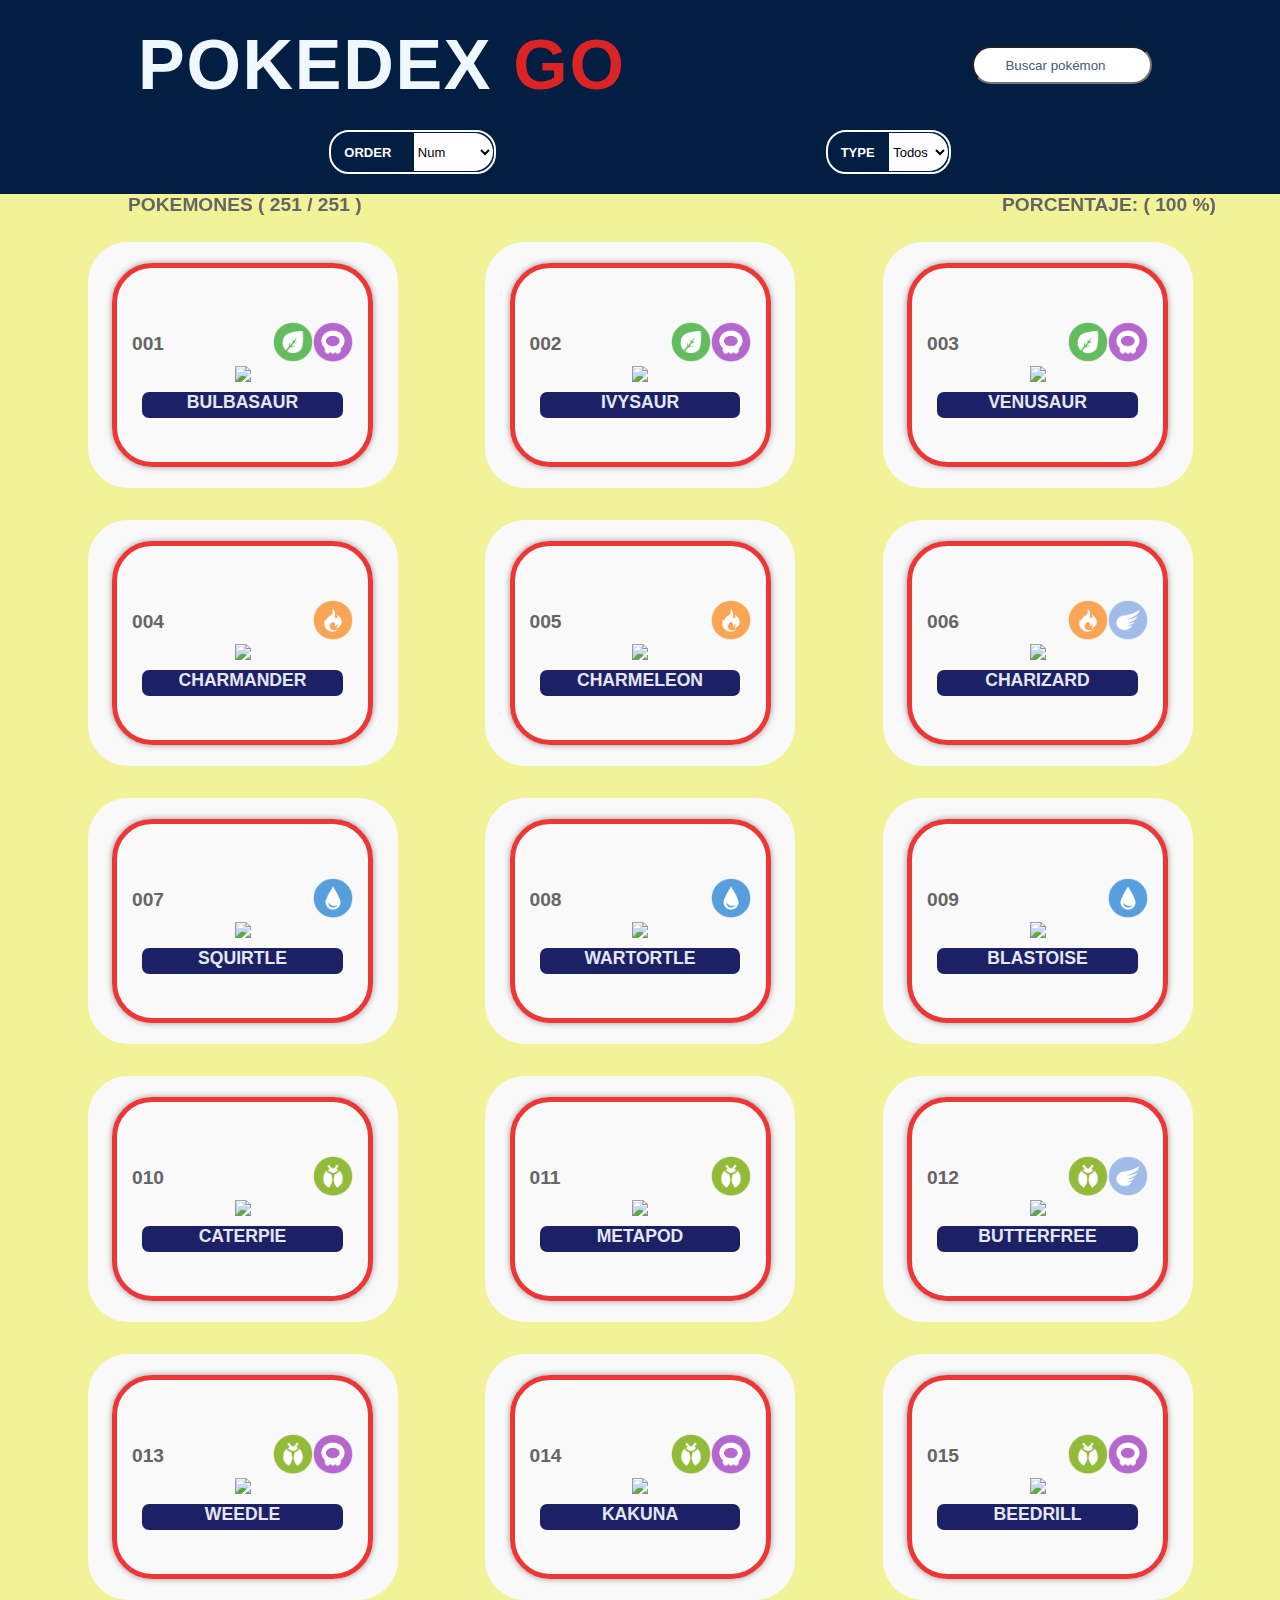
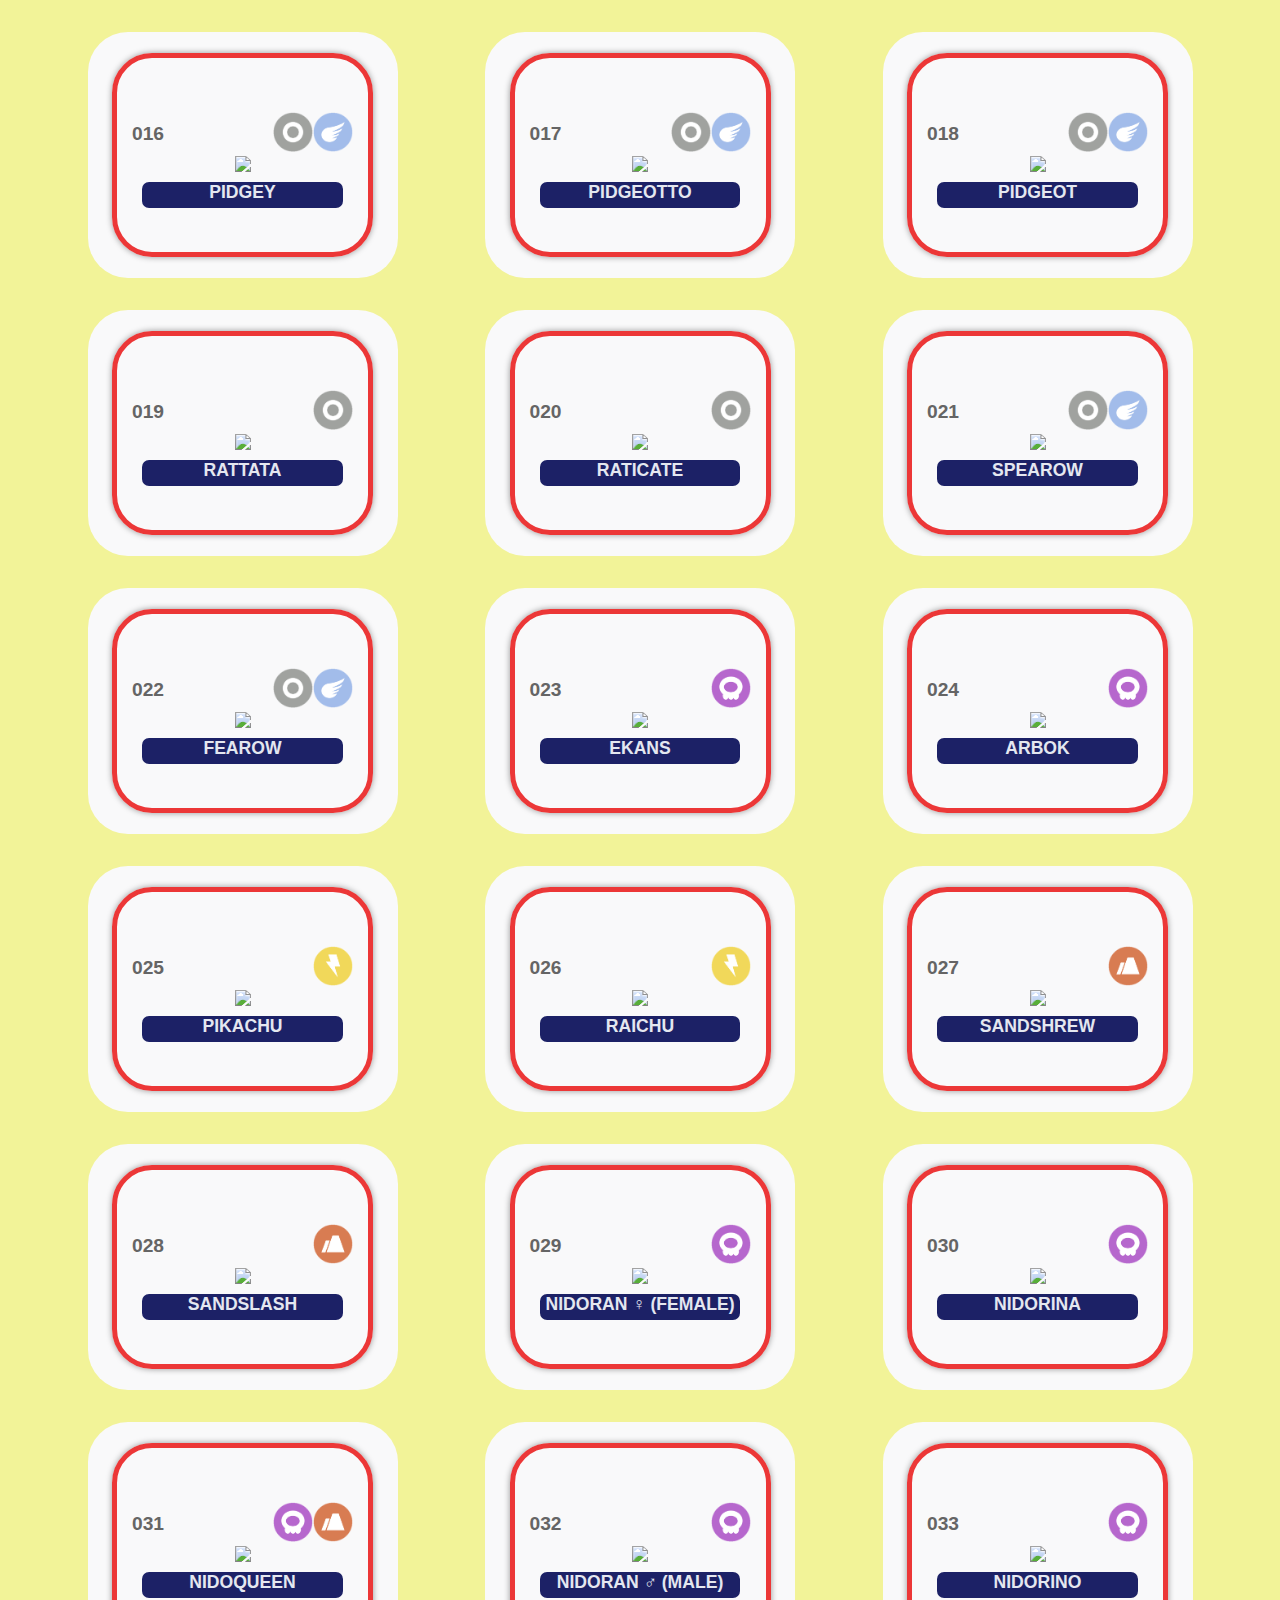
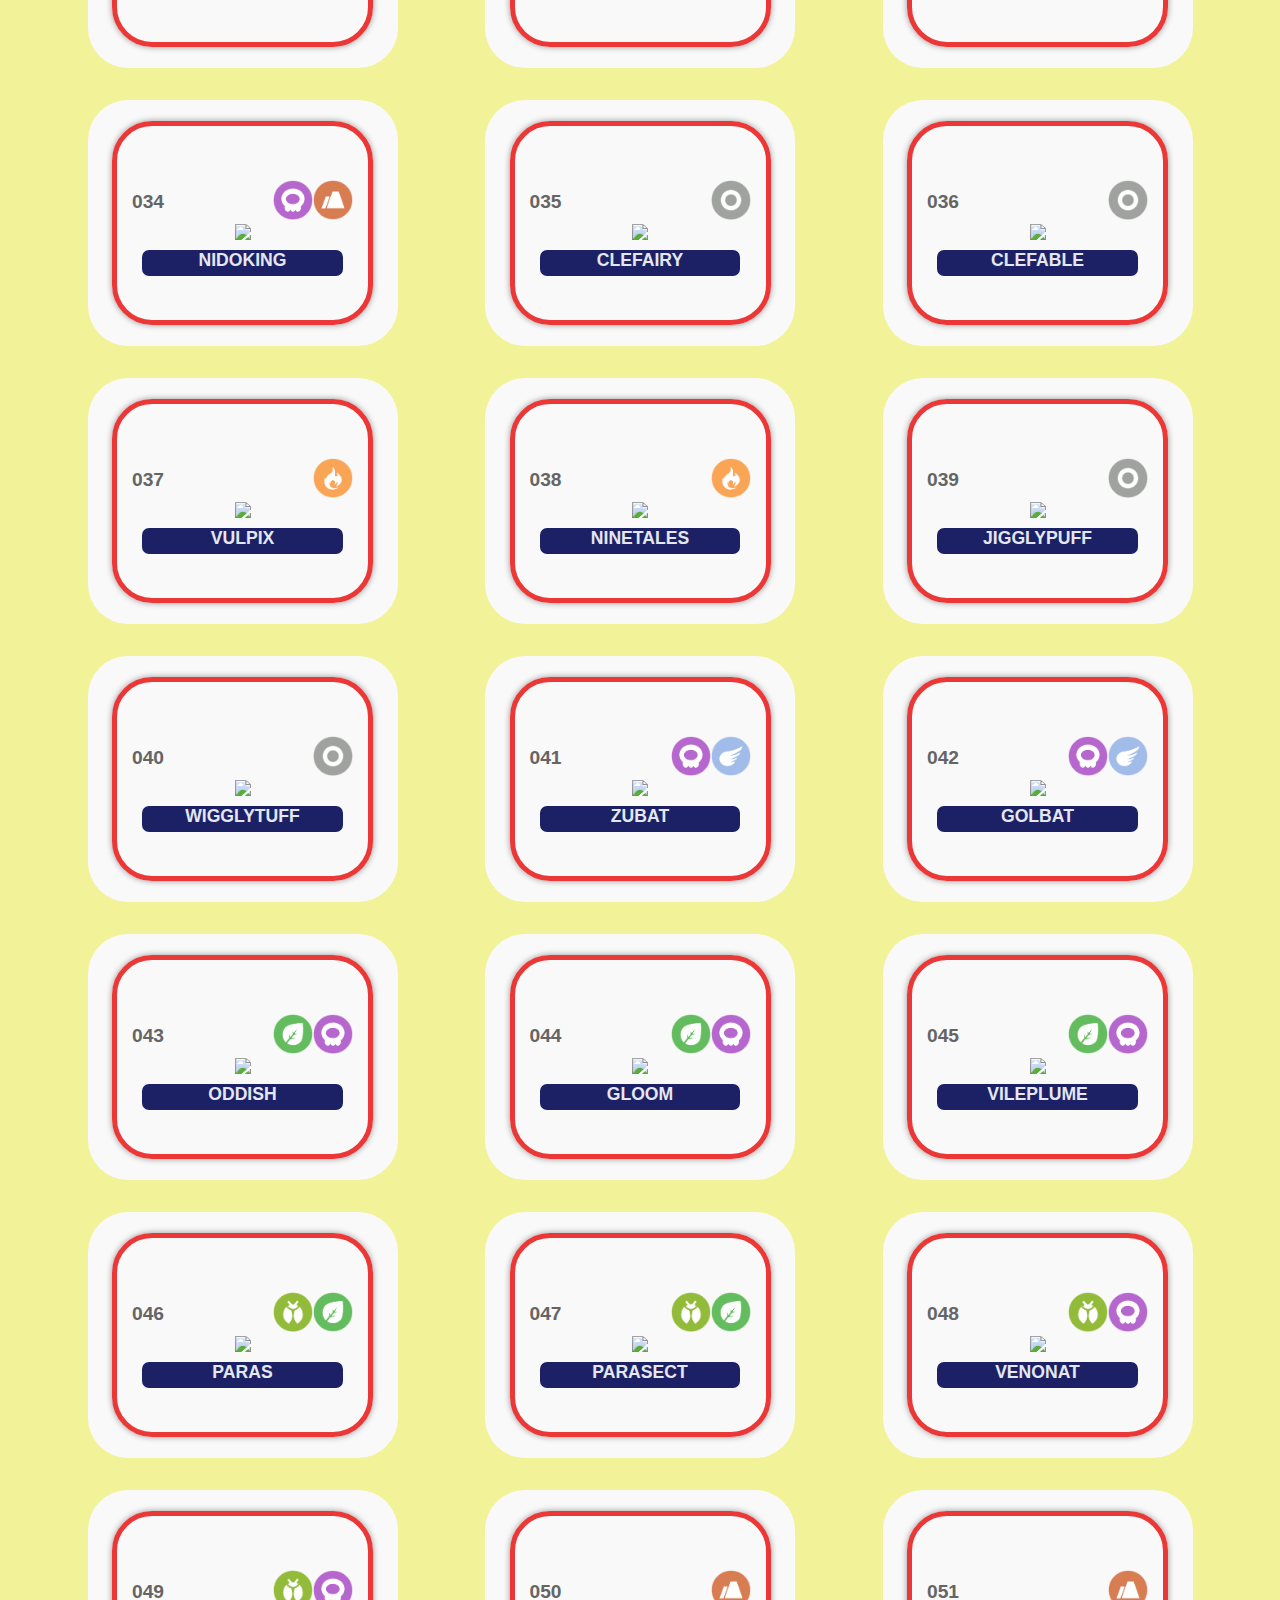
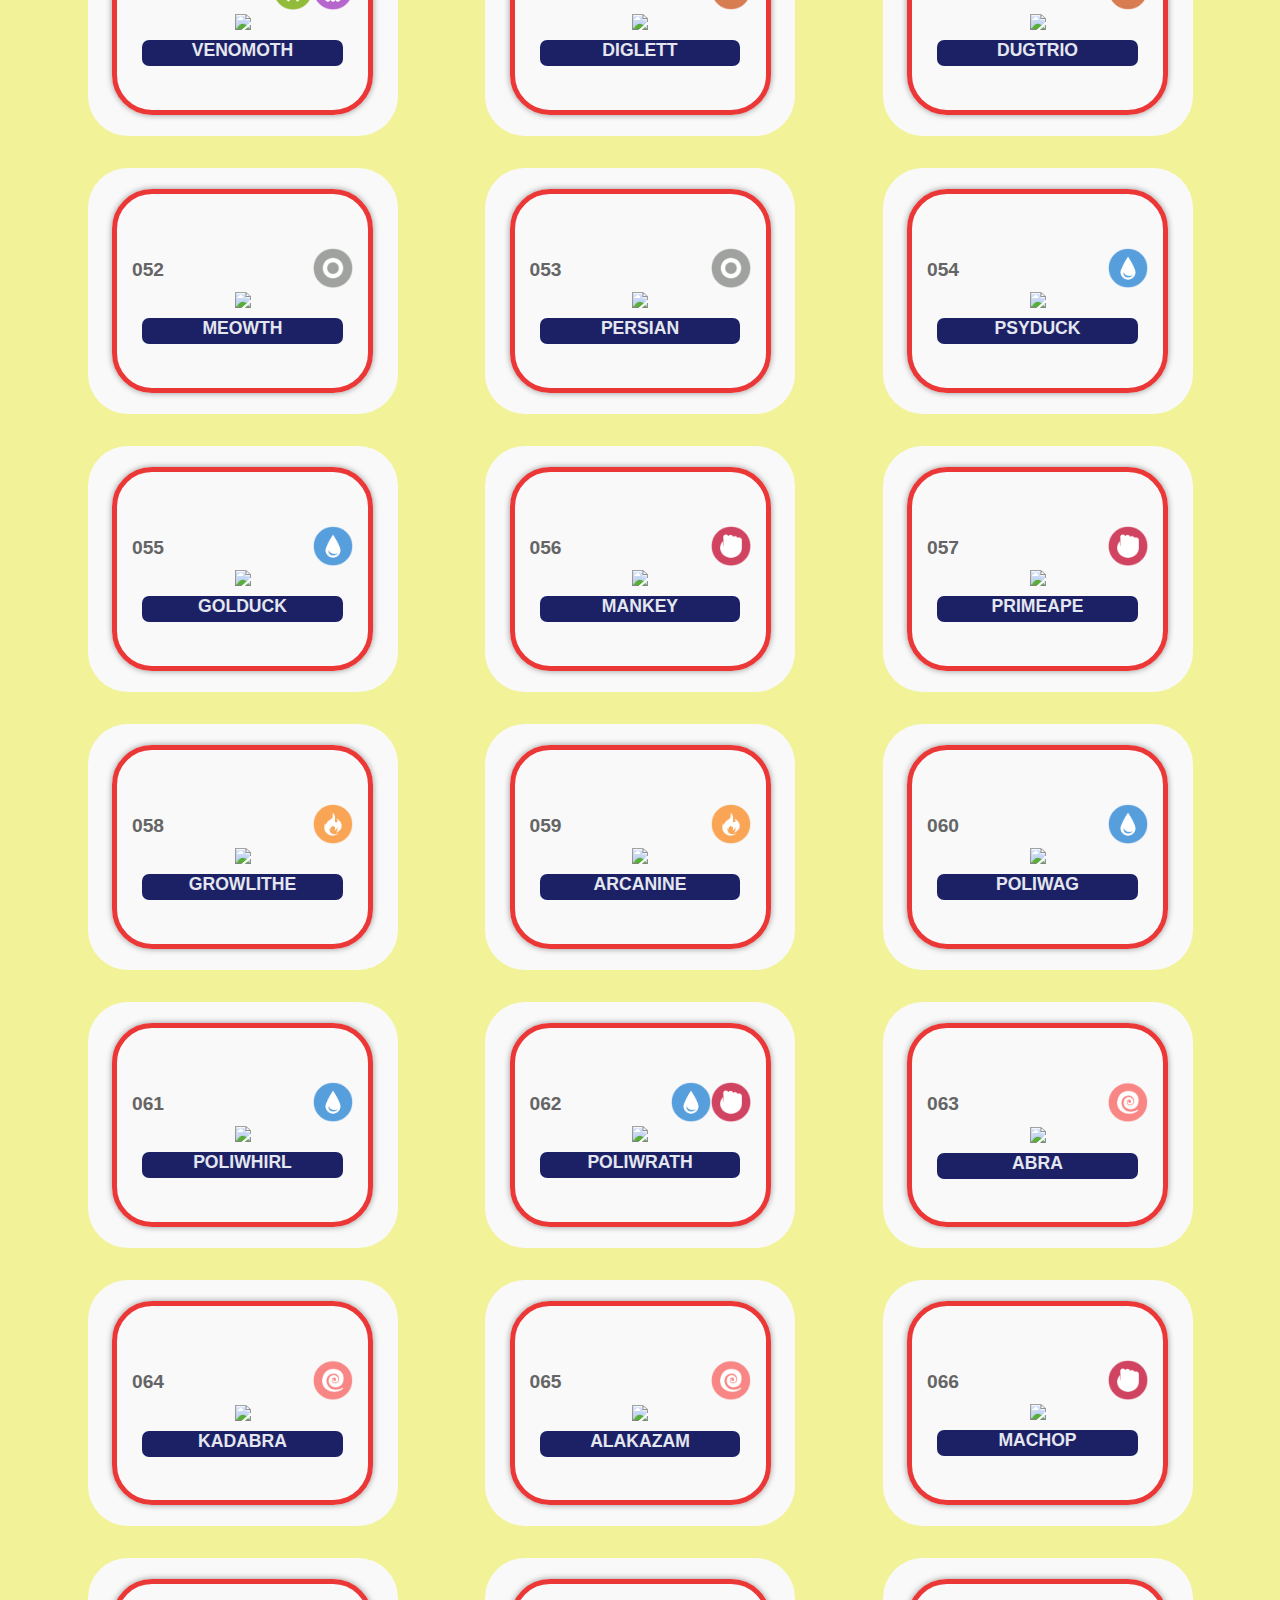
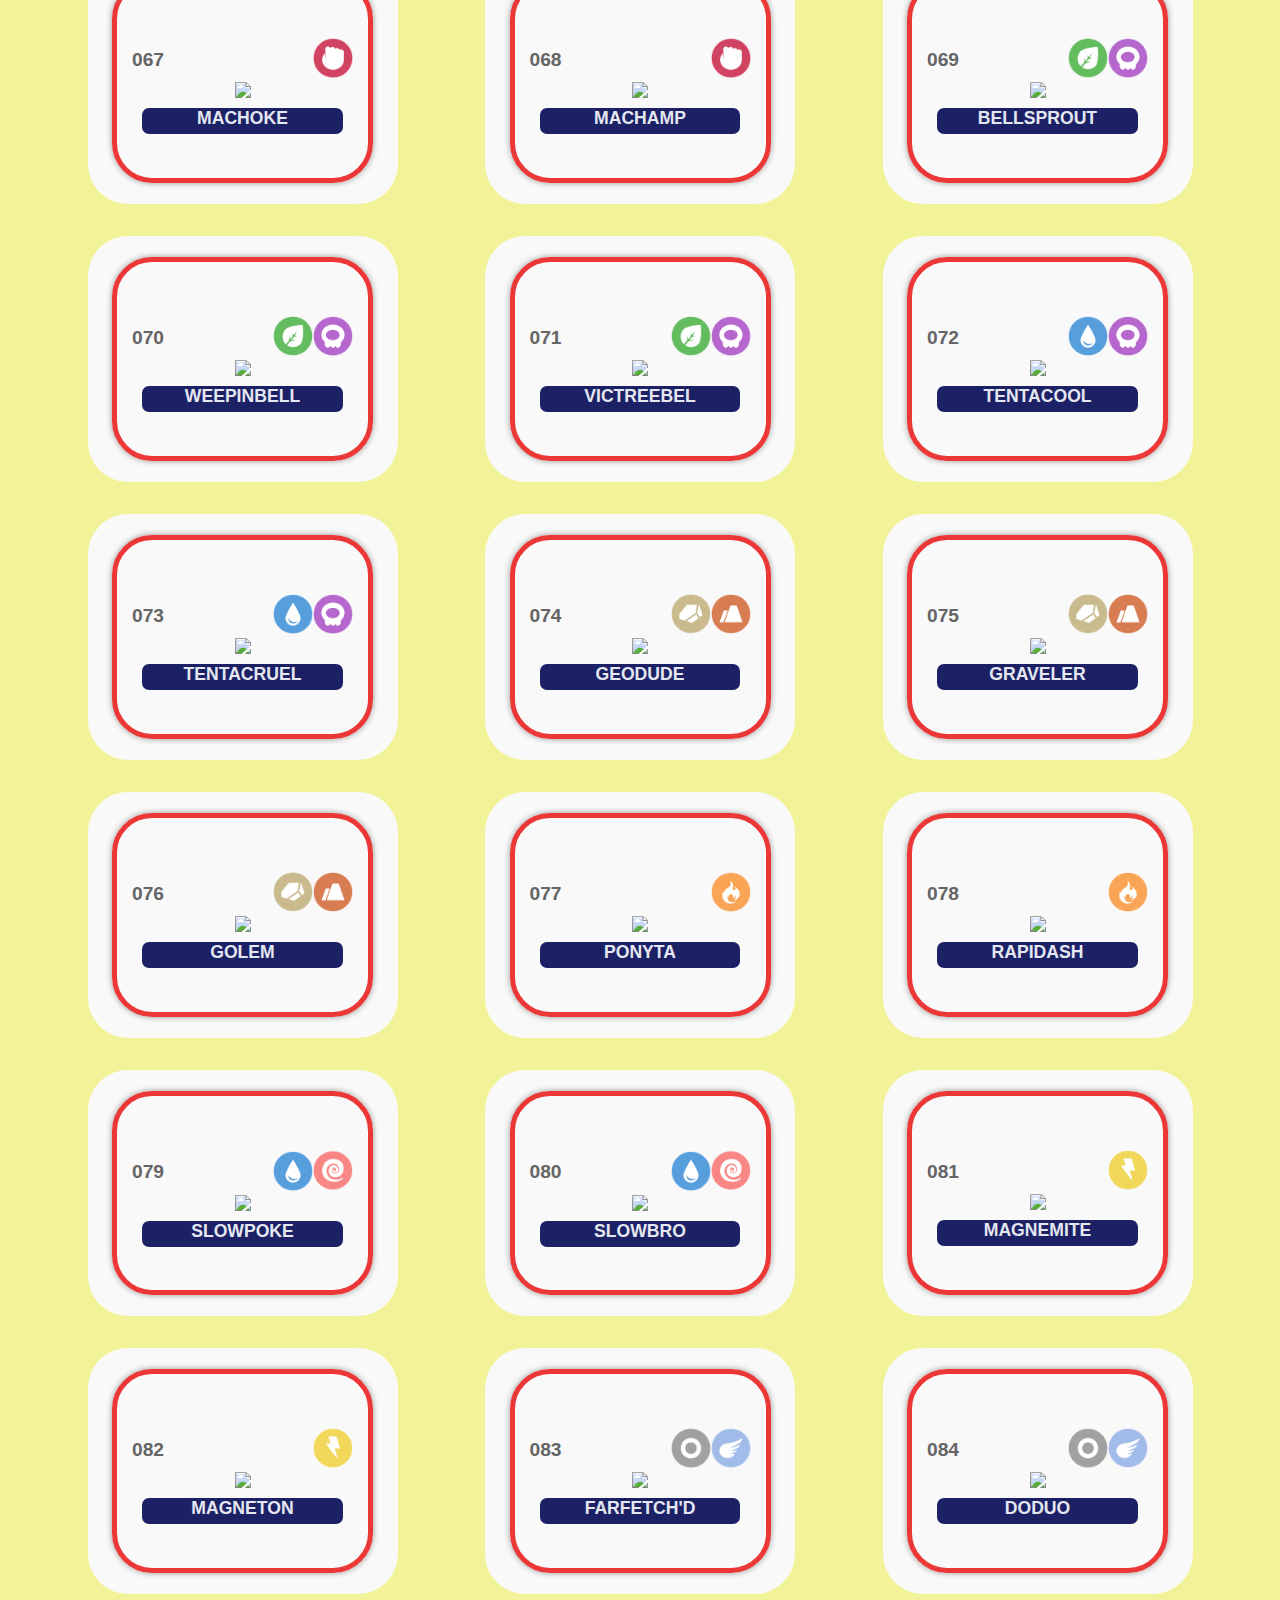
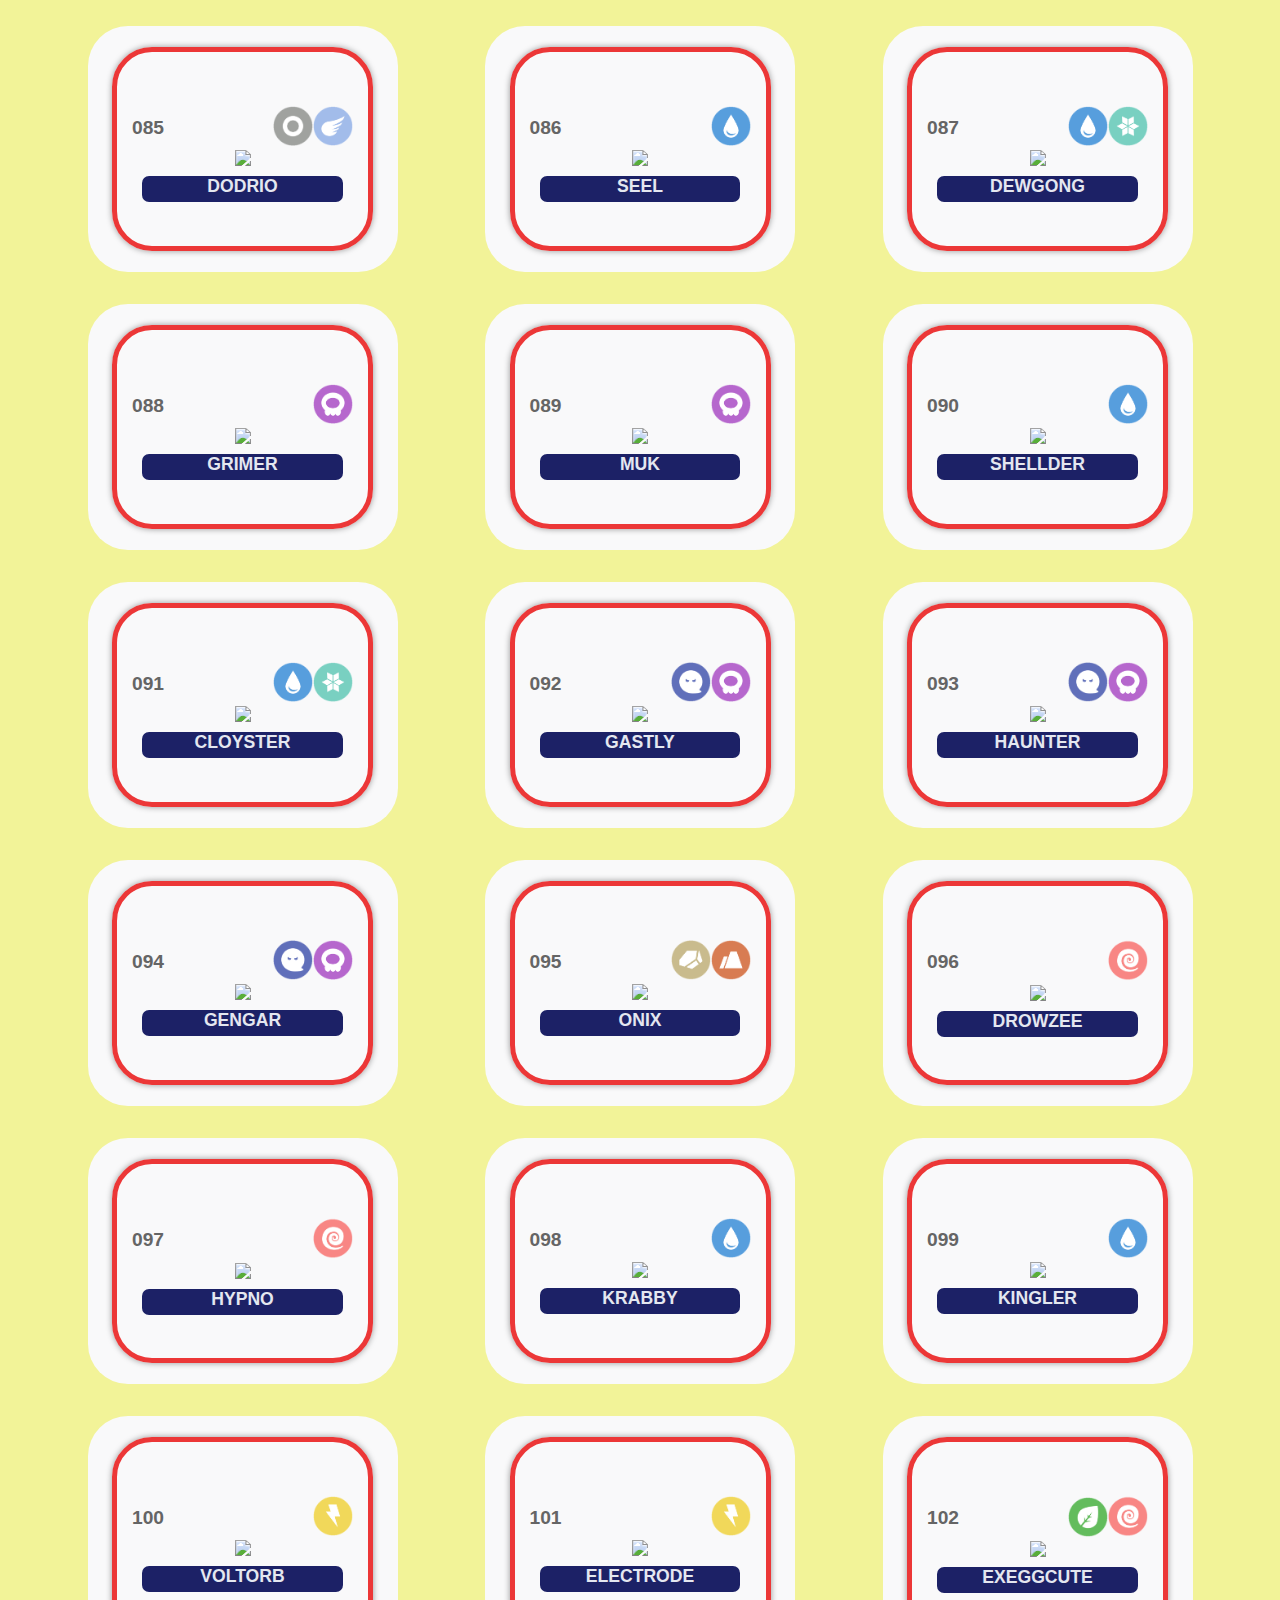
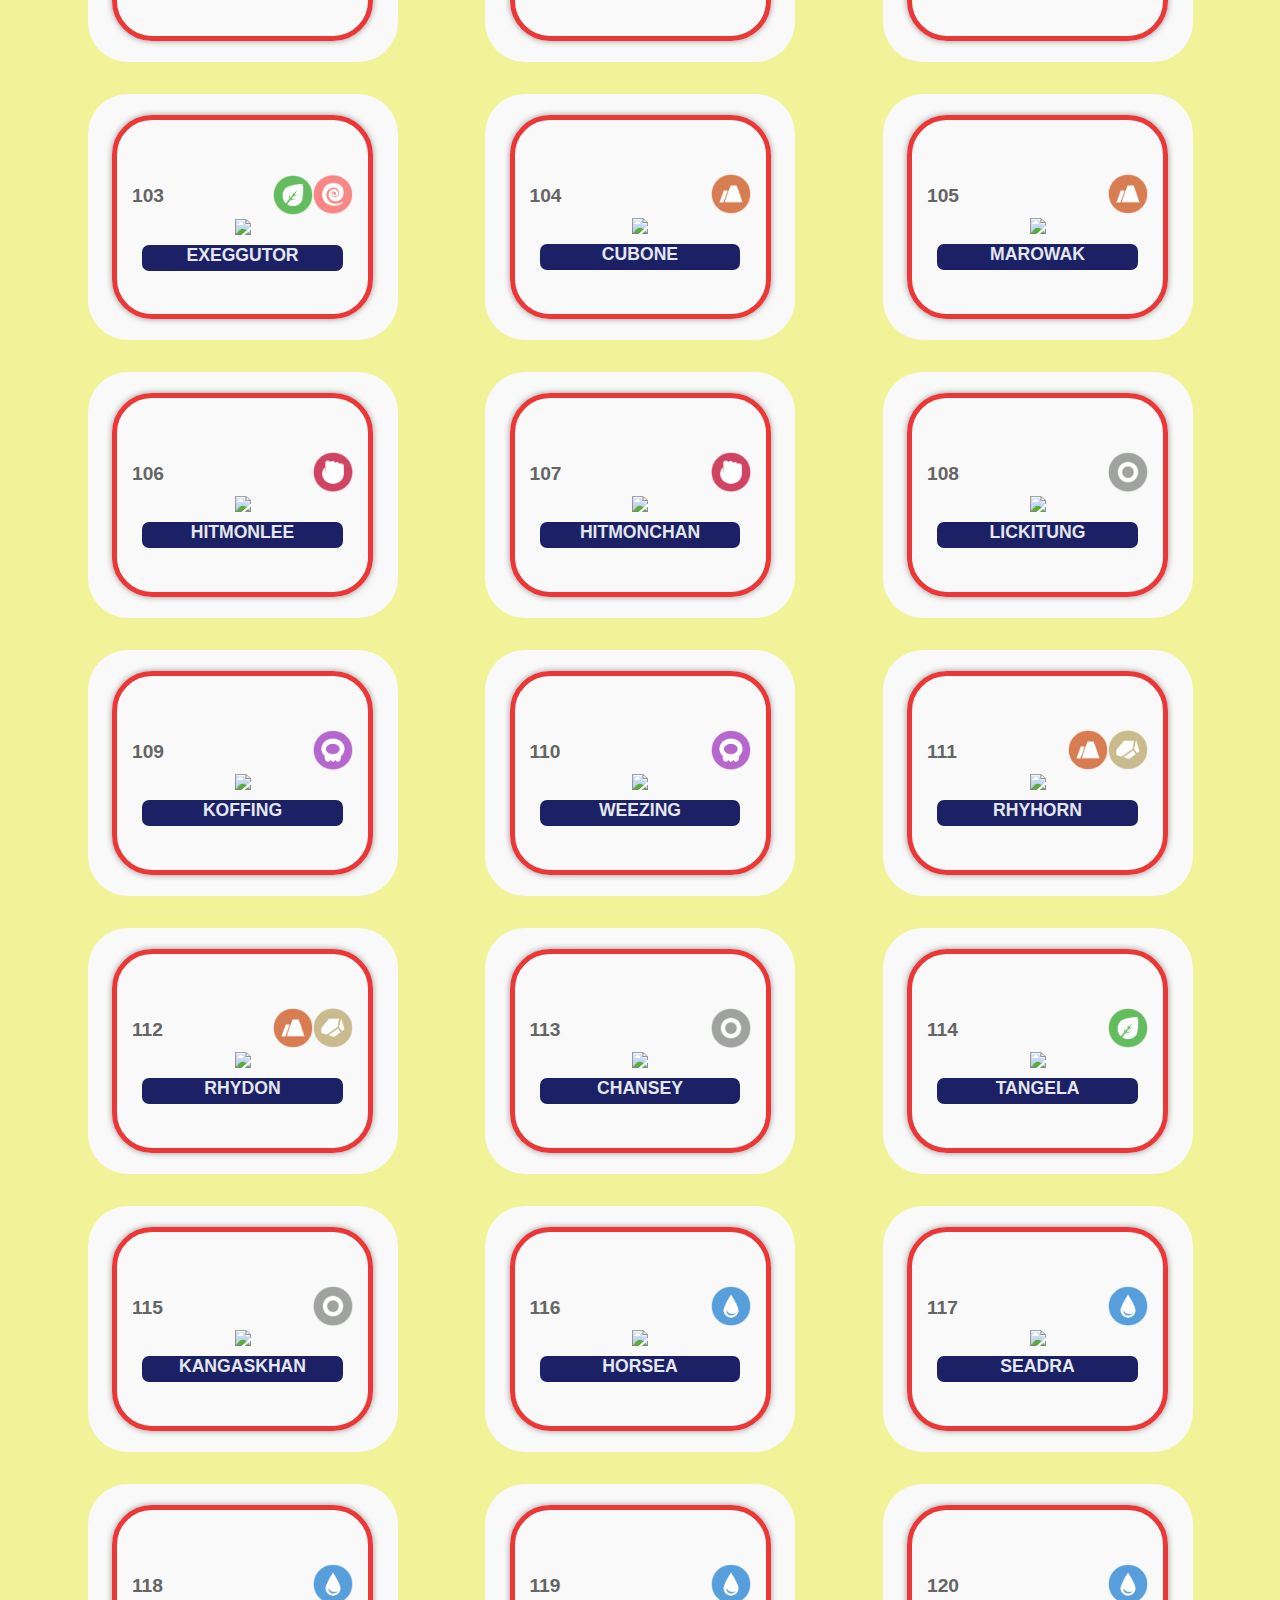
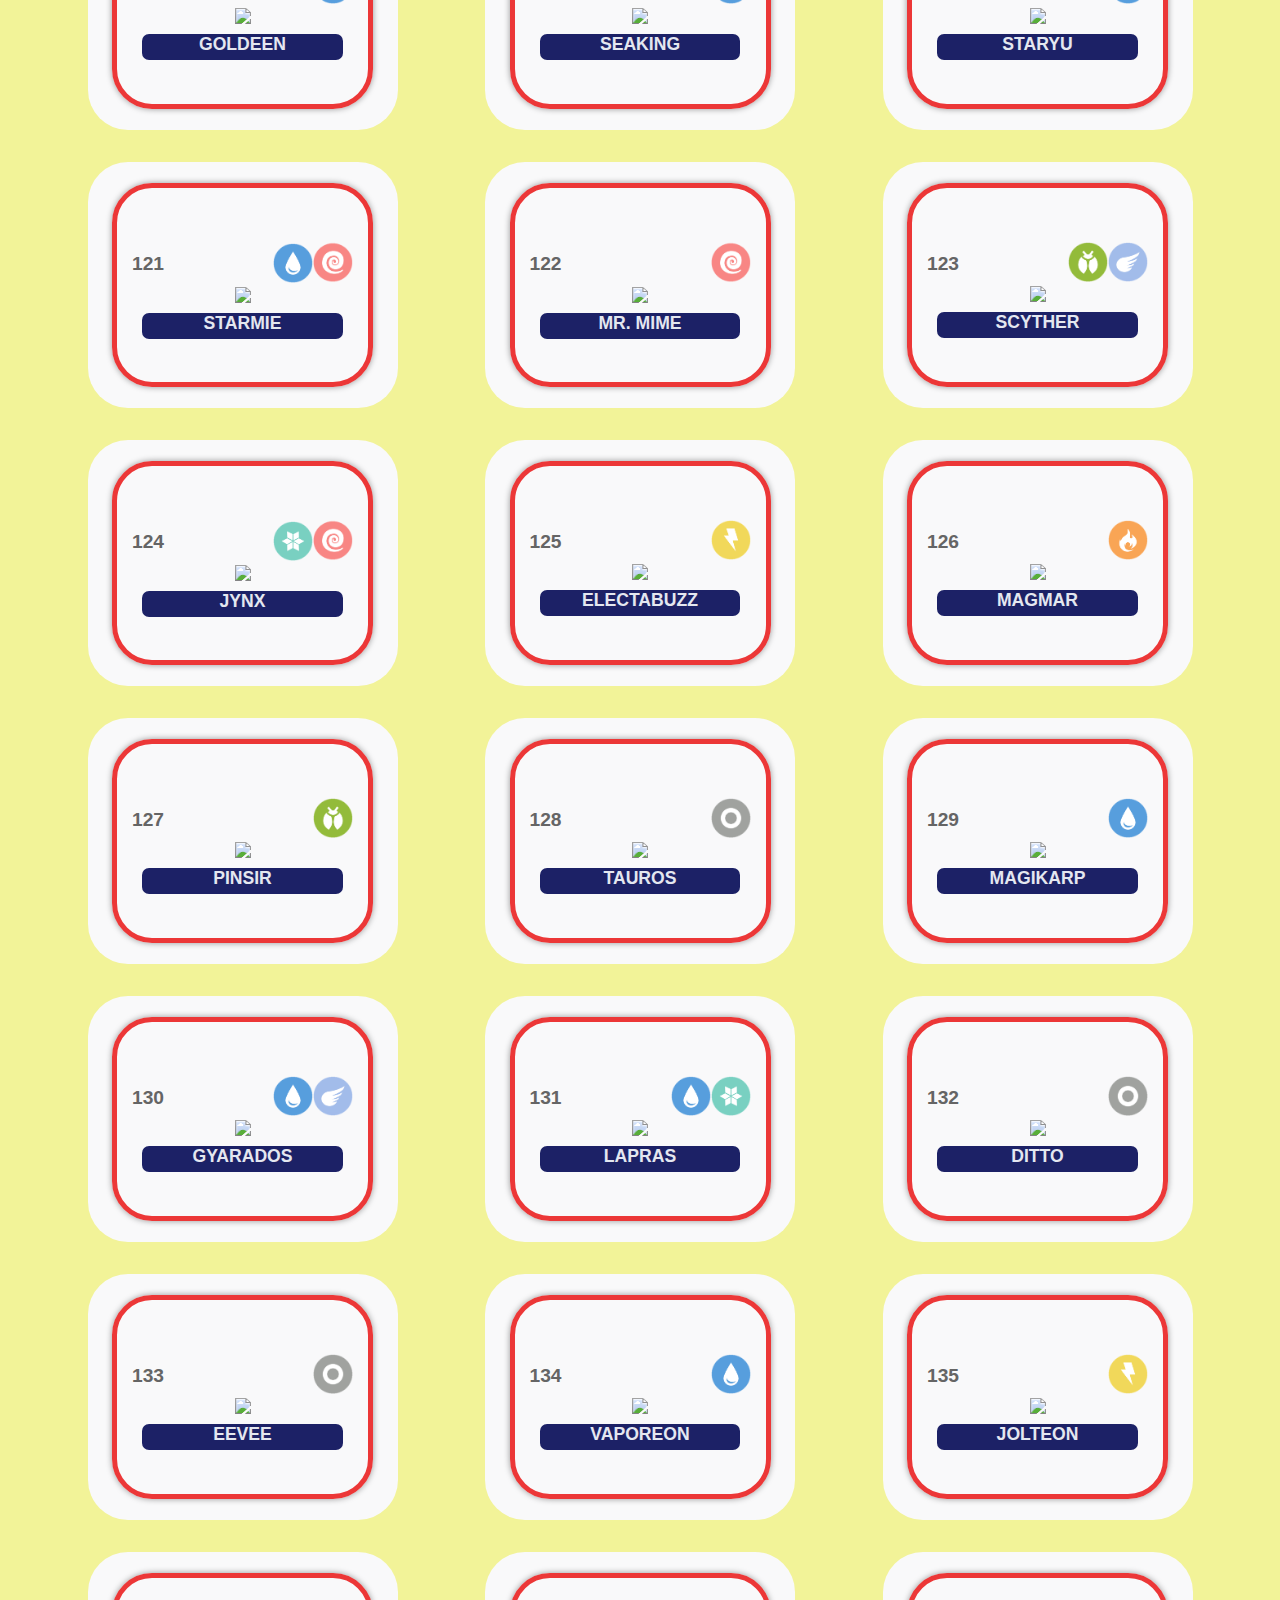
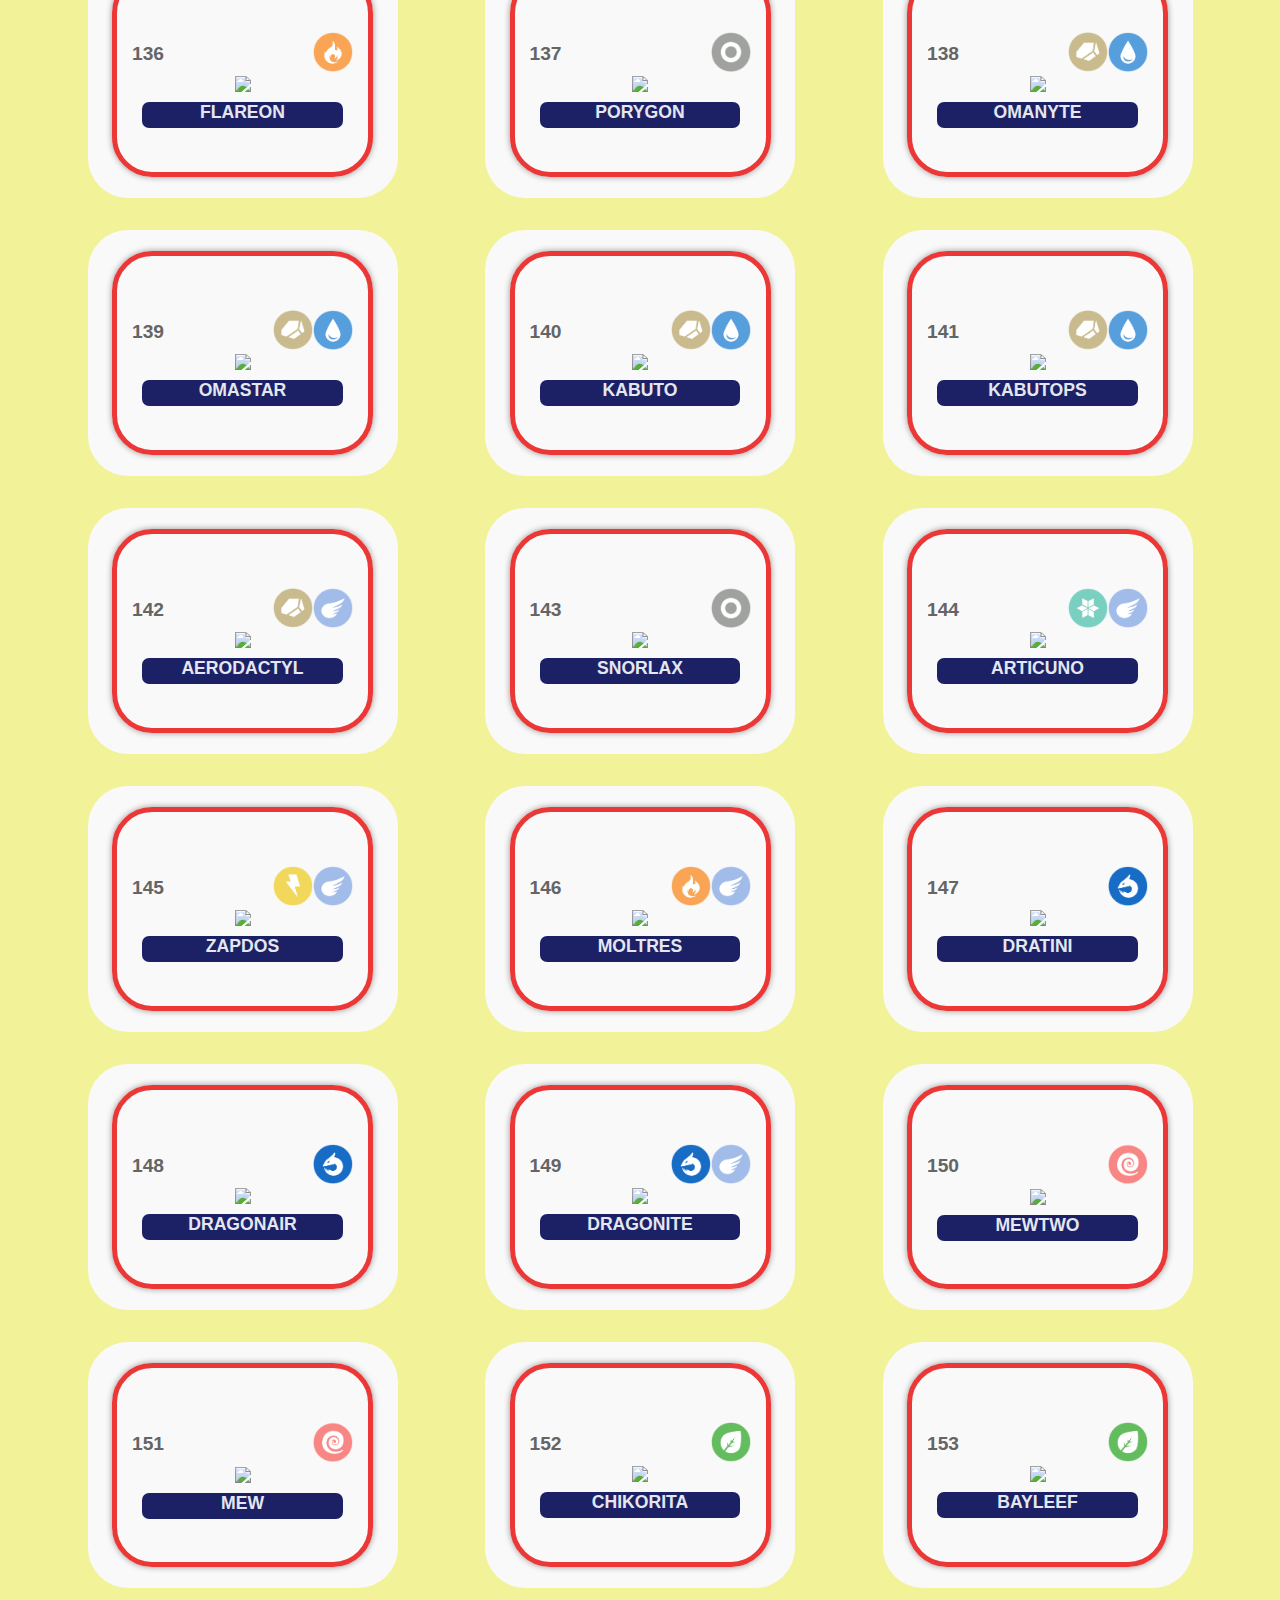
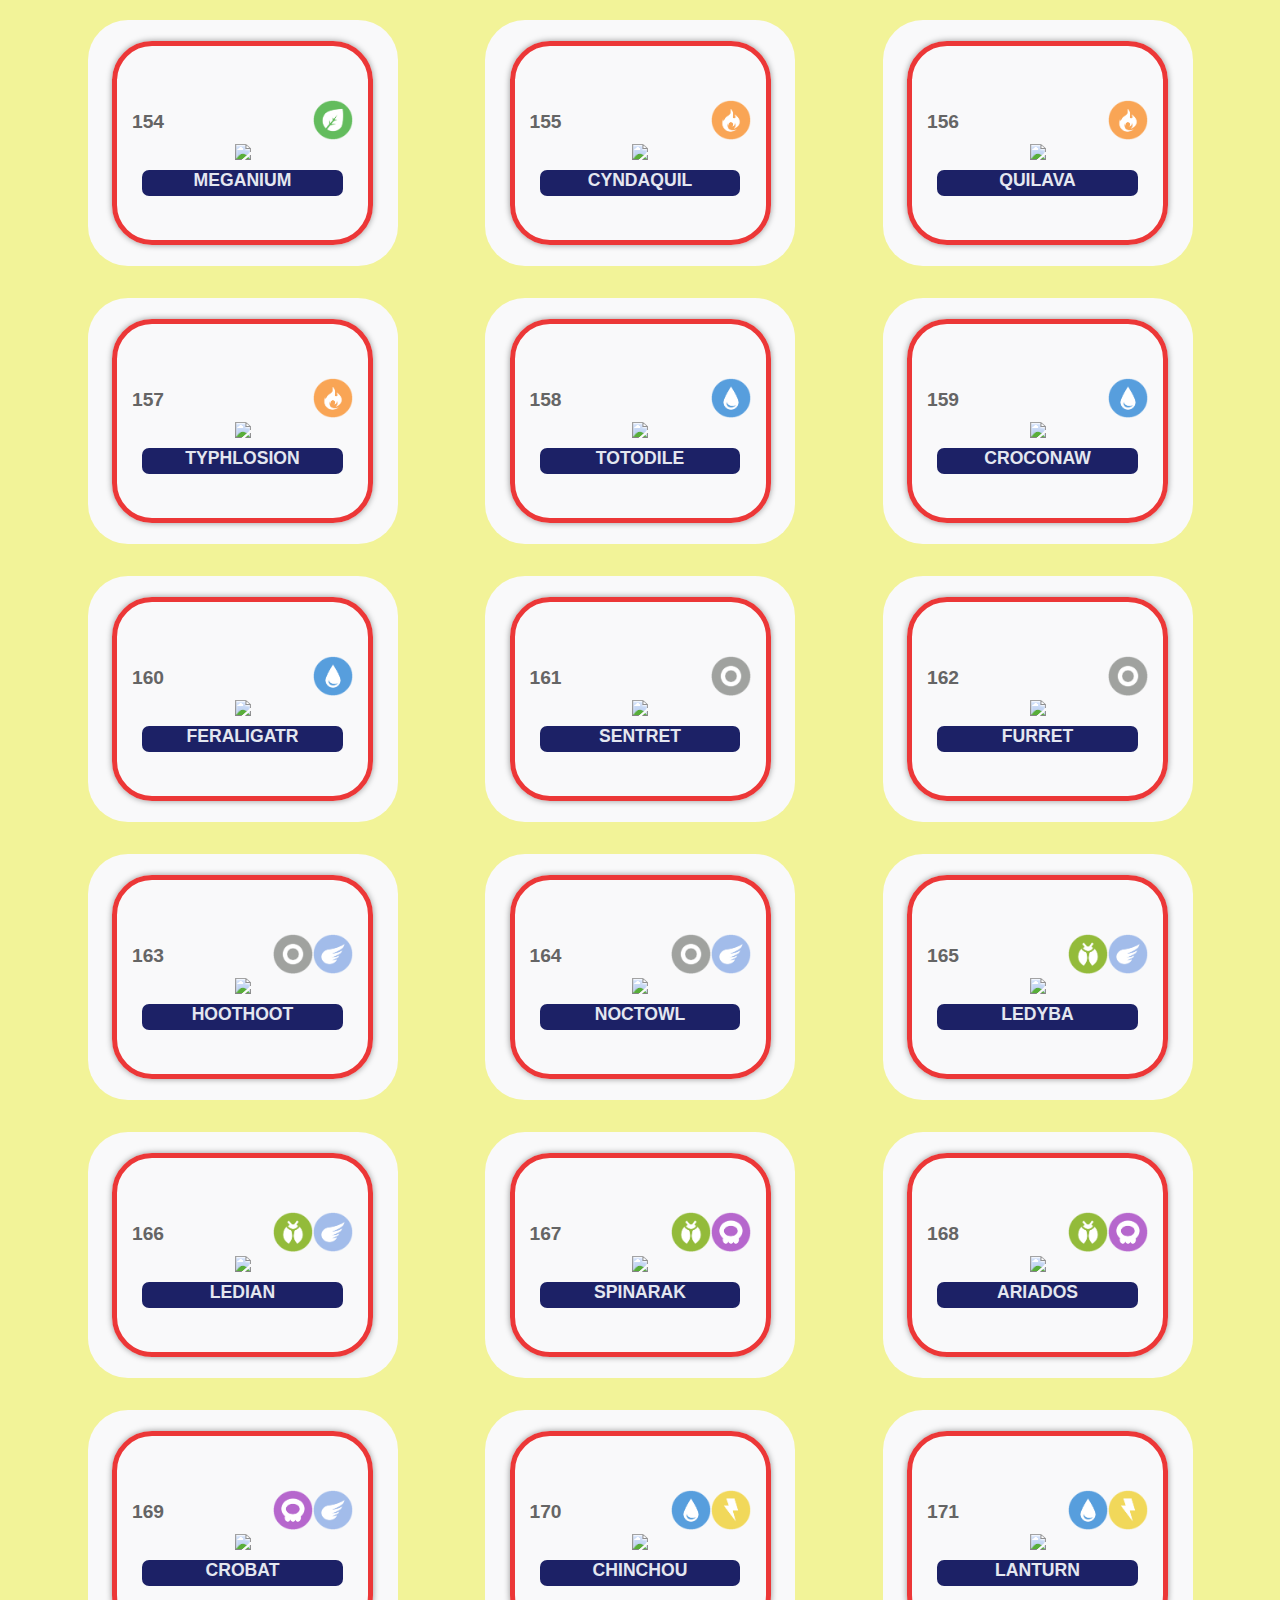
==== commit 8eb02175: "Updates" ====
--- a/index.html
+++ b/index.html
@@ -57,7 +57,7 @@
                       </div>
             </div>
             <div class="pokemones-quantity">
-              <p class="pokemones">Pokemones ( <spam id="quantity"></spam> )</p>
+              <p class="pokemones">Pokemones ( <spam id="quantity"></spam> / 251 )</p>
               <p class="pokemonesp">PORCENTAJE: ( <spam id="calculoP"></spam> %)</p>
 
             </div>
--- a/style.css
+++ b/style.css
@@ -309,7 +309,7 @@
 .modal-flex{
     position: absolute;
     width: 250px;
-    height: 350px;
+    height: 380px;
     z-index: 380;
     display: flex;
     
@@ -557,12 +557,12 @@
 }
 .nombreA{
     position: absolute;
-    top:20px;
+    top:15px;
     left:0;
 }
 .typeA{
     position: absolute;
-    top:20px;
+    top:15px;
     left:45%;
 }
 /*--RegresarModal--*/
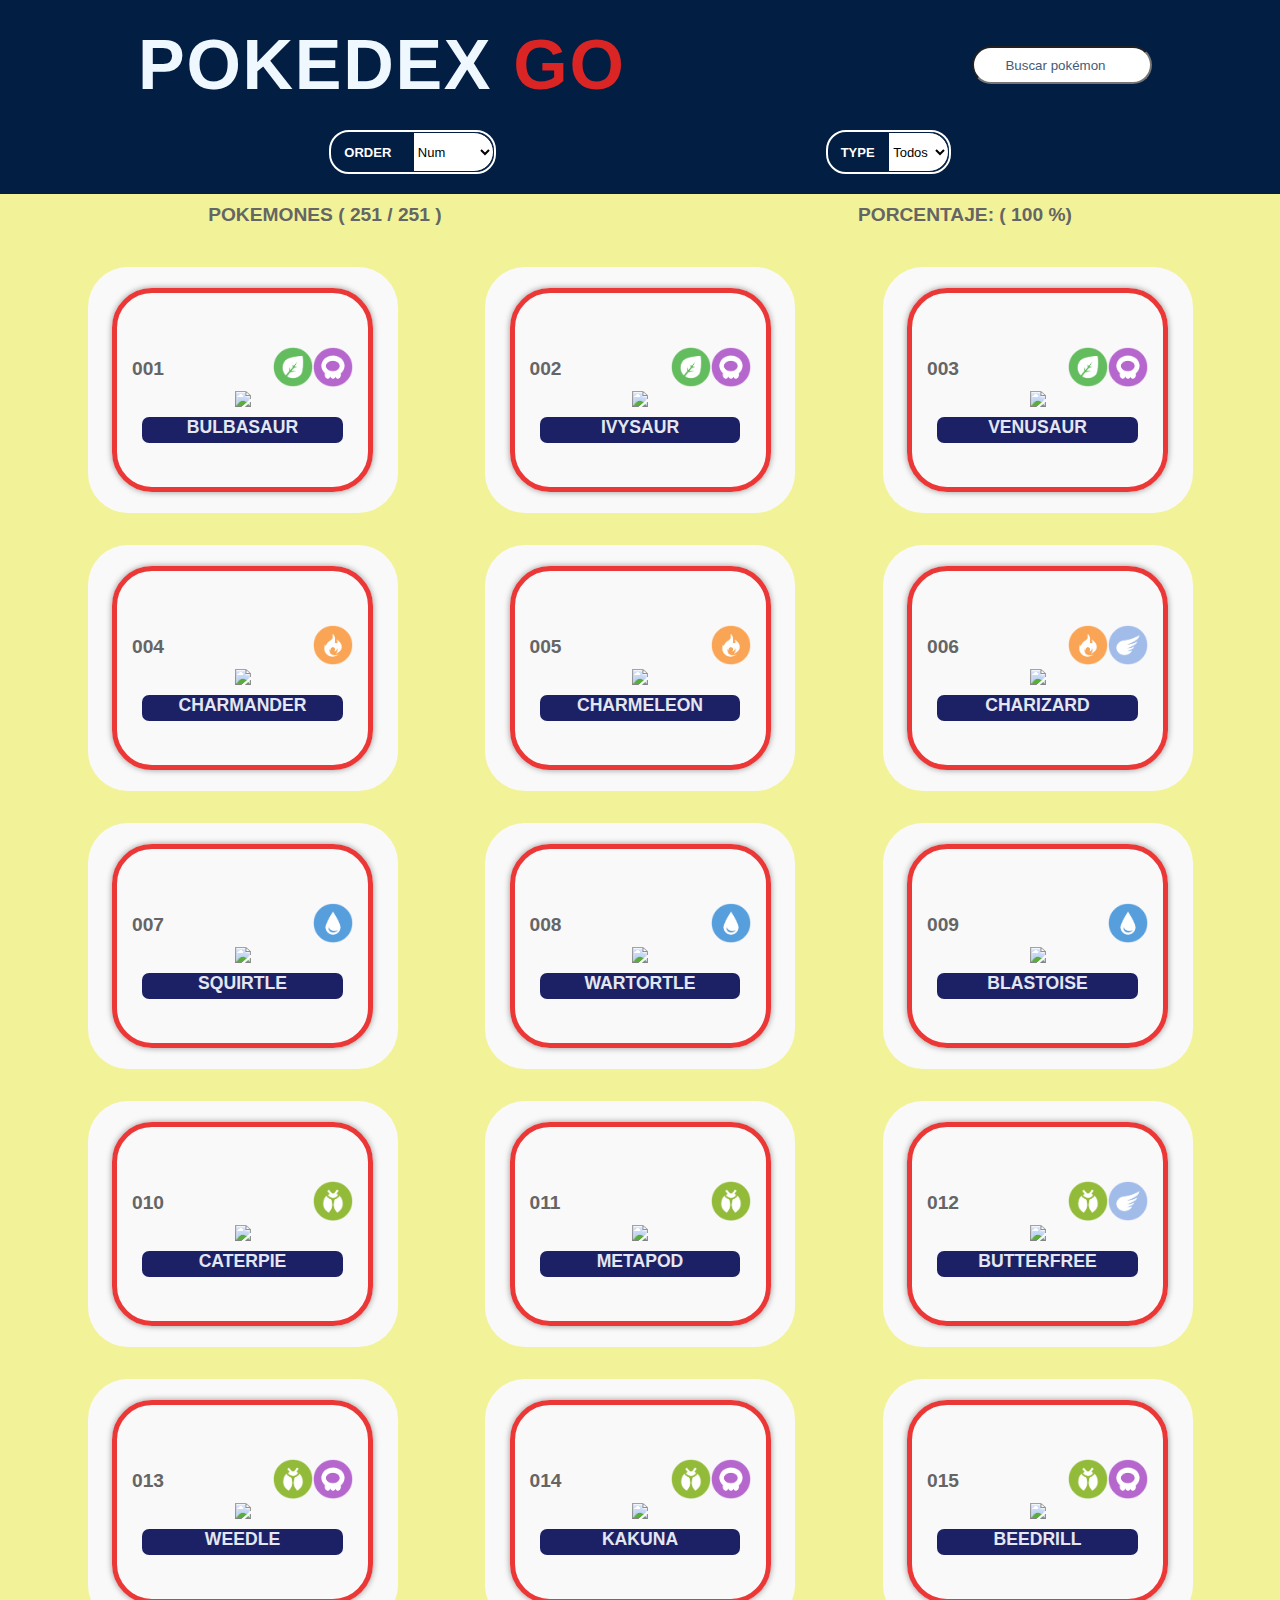
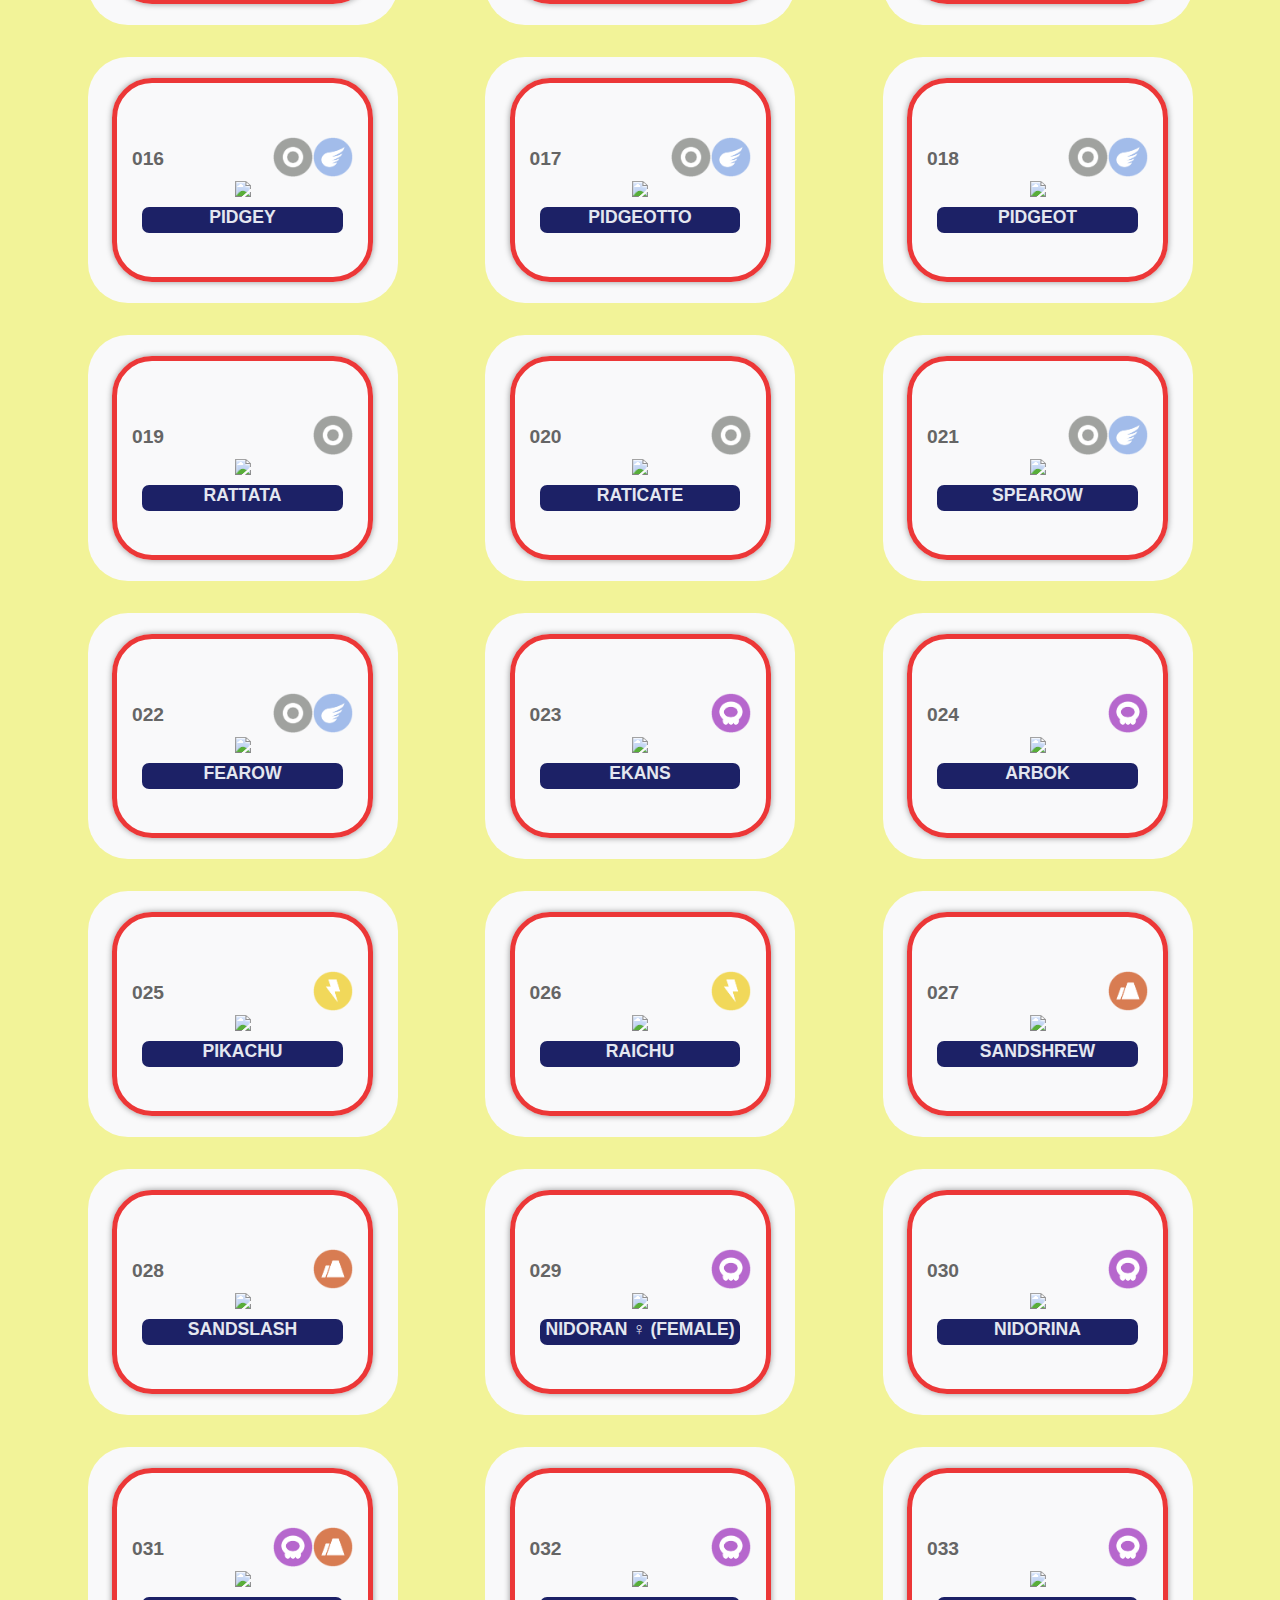
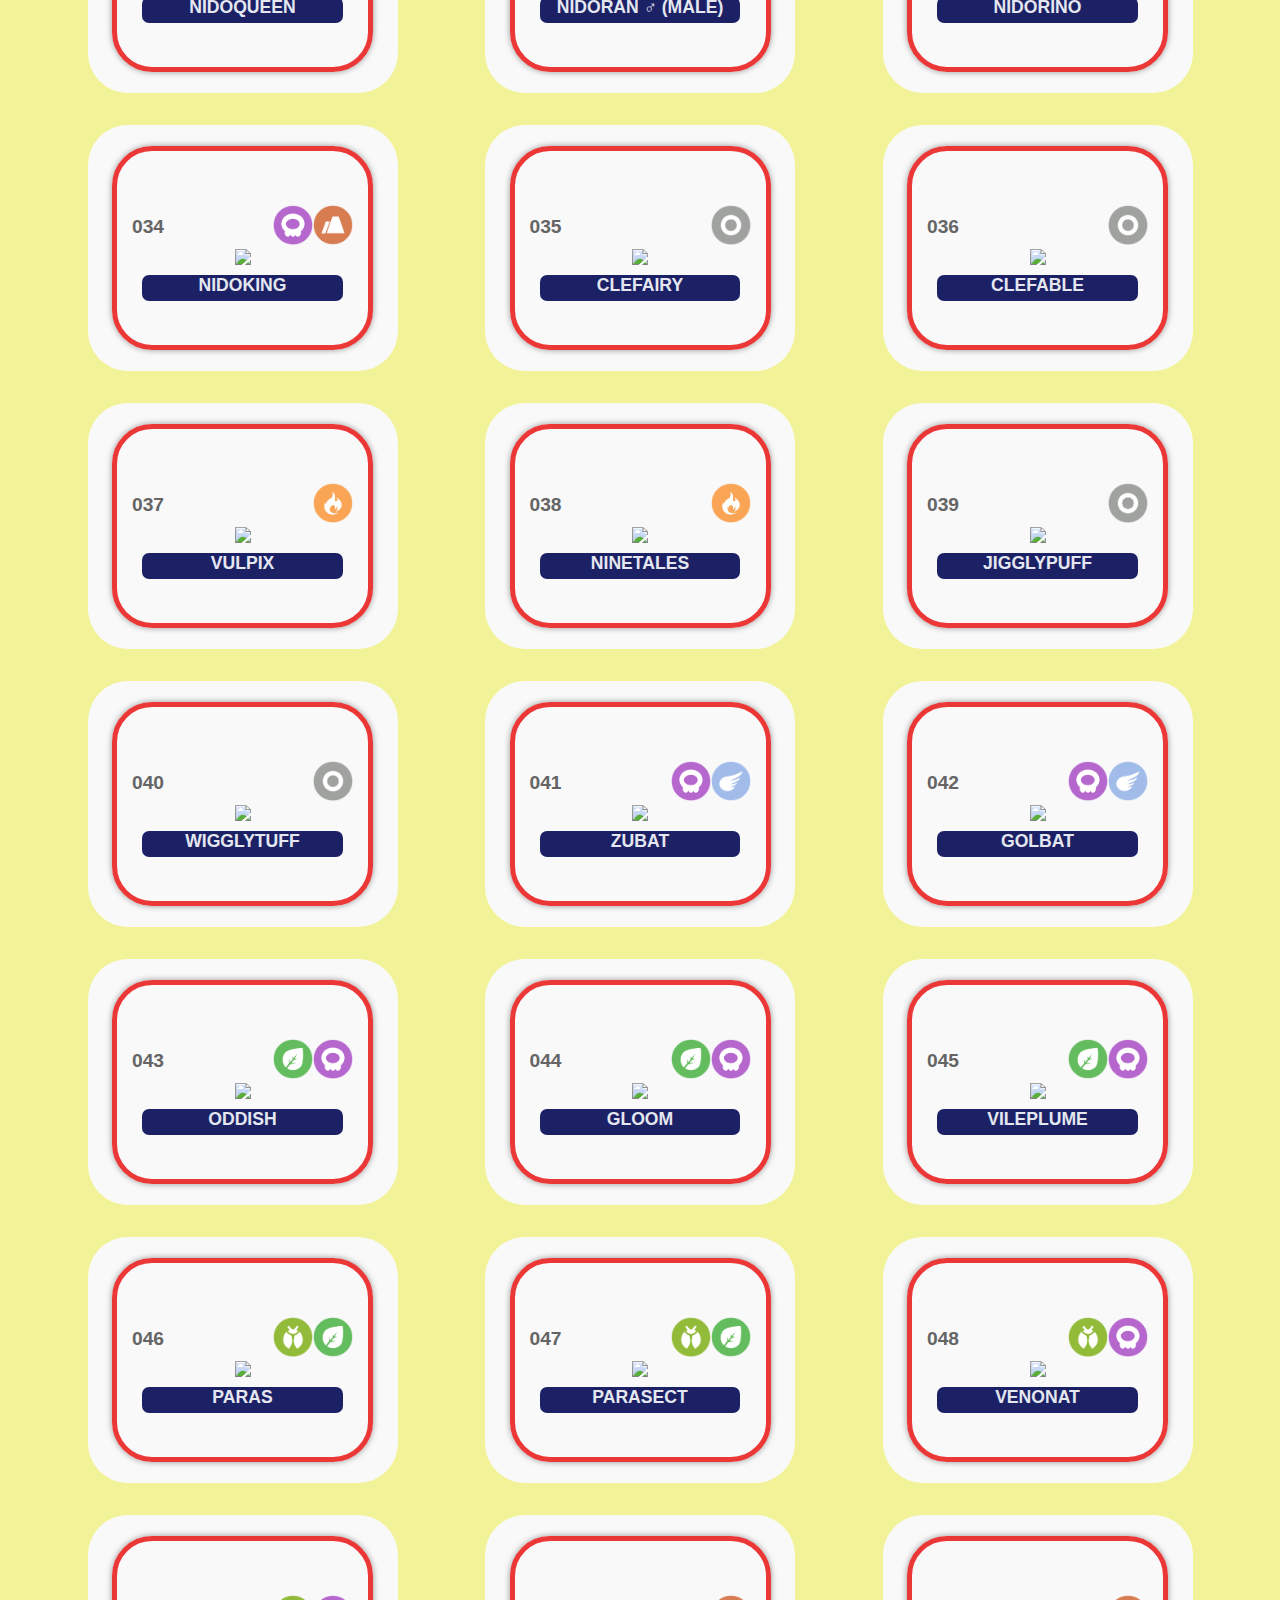
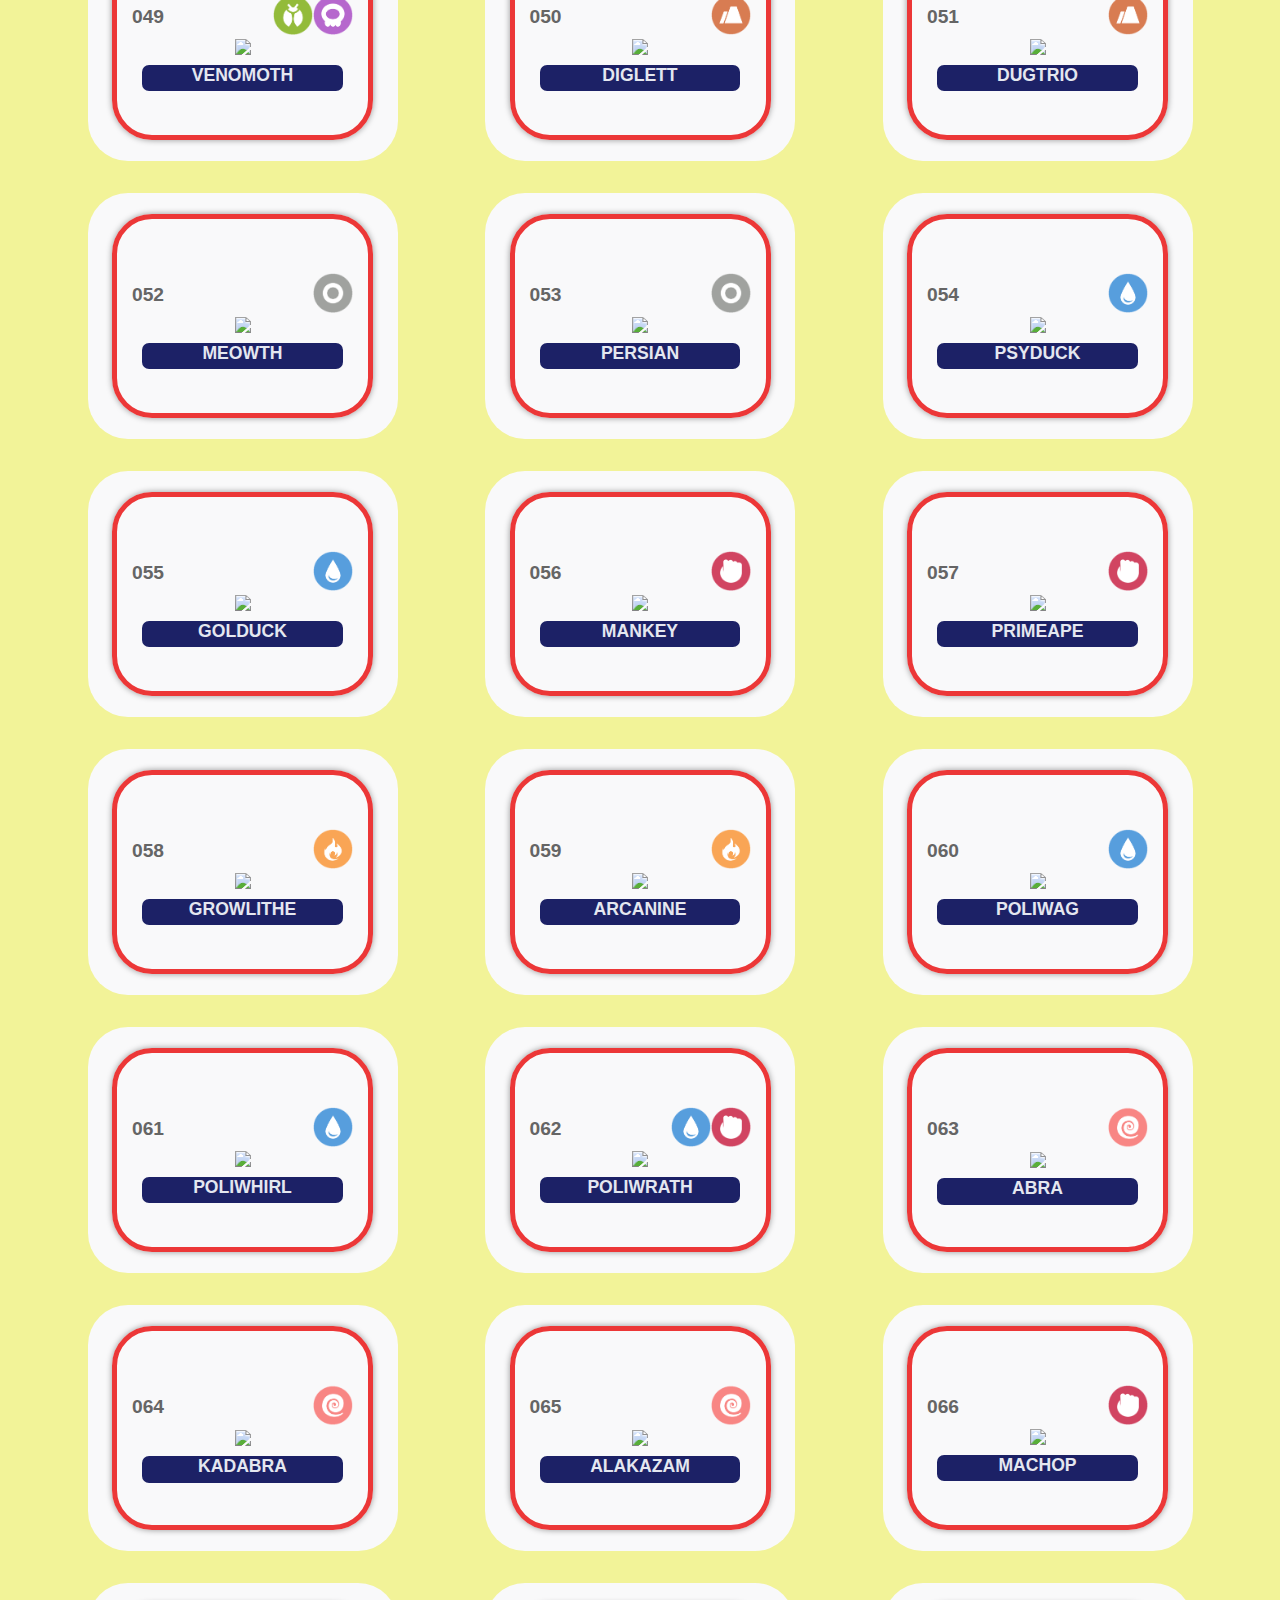
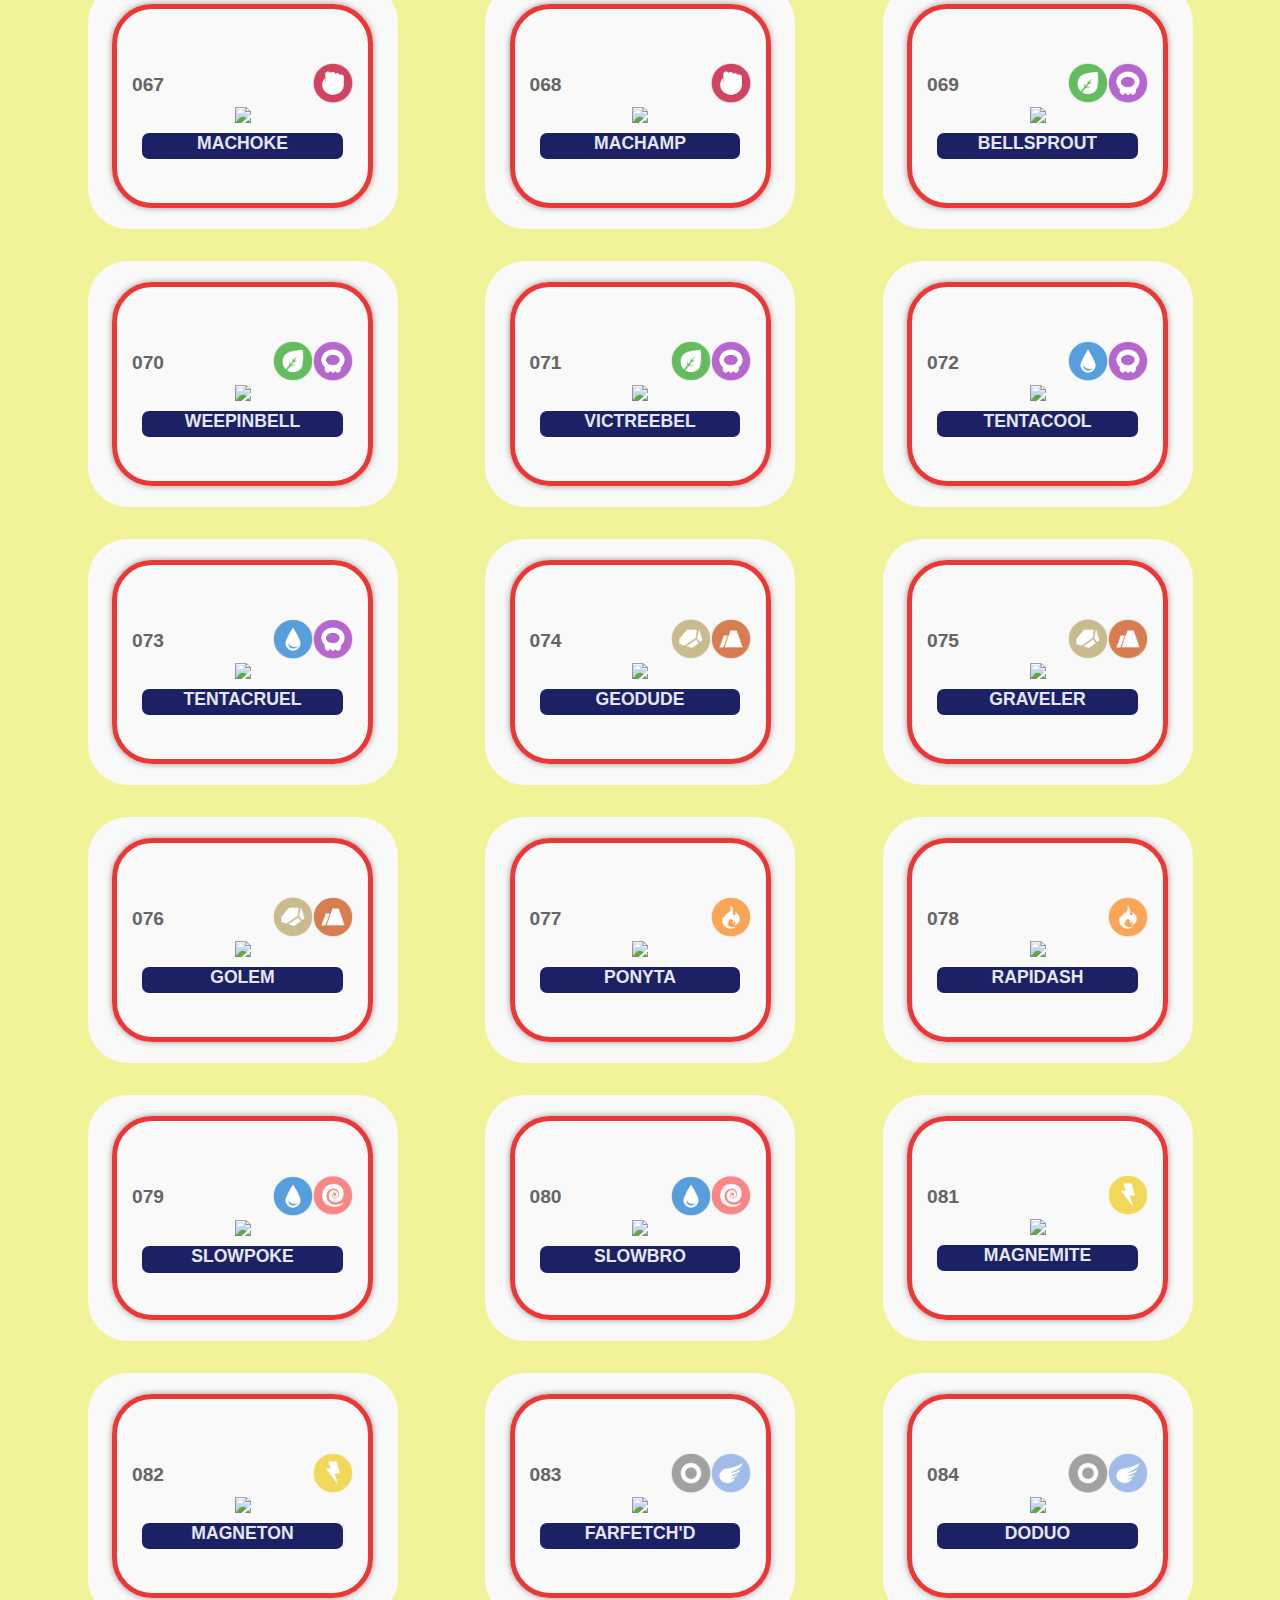
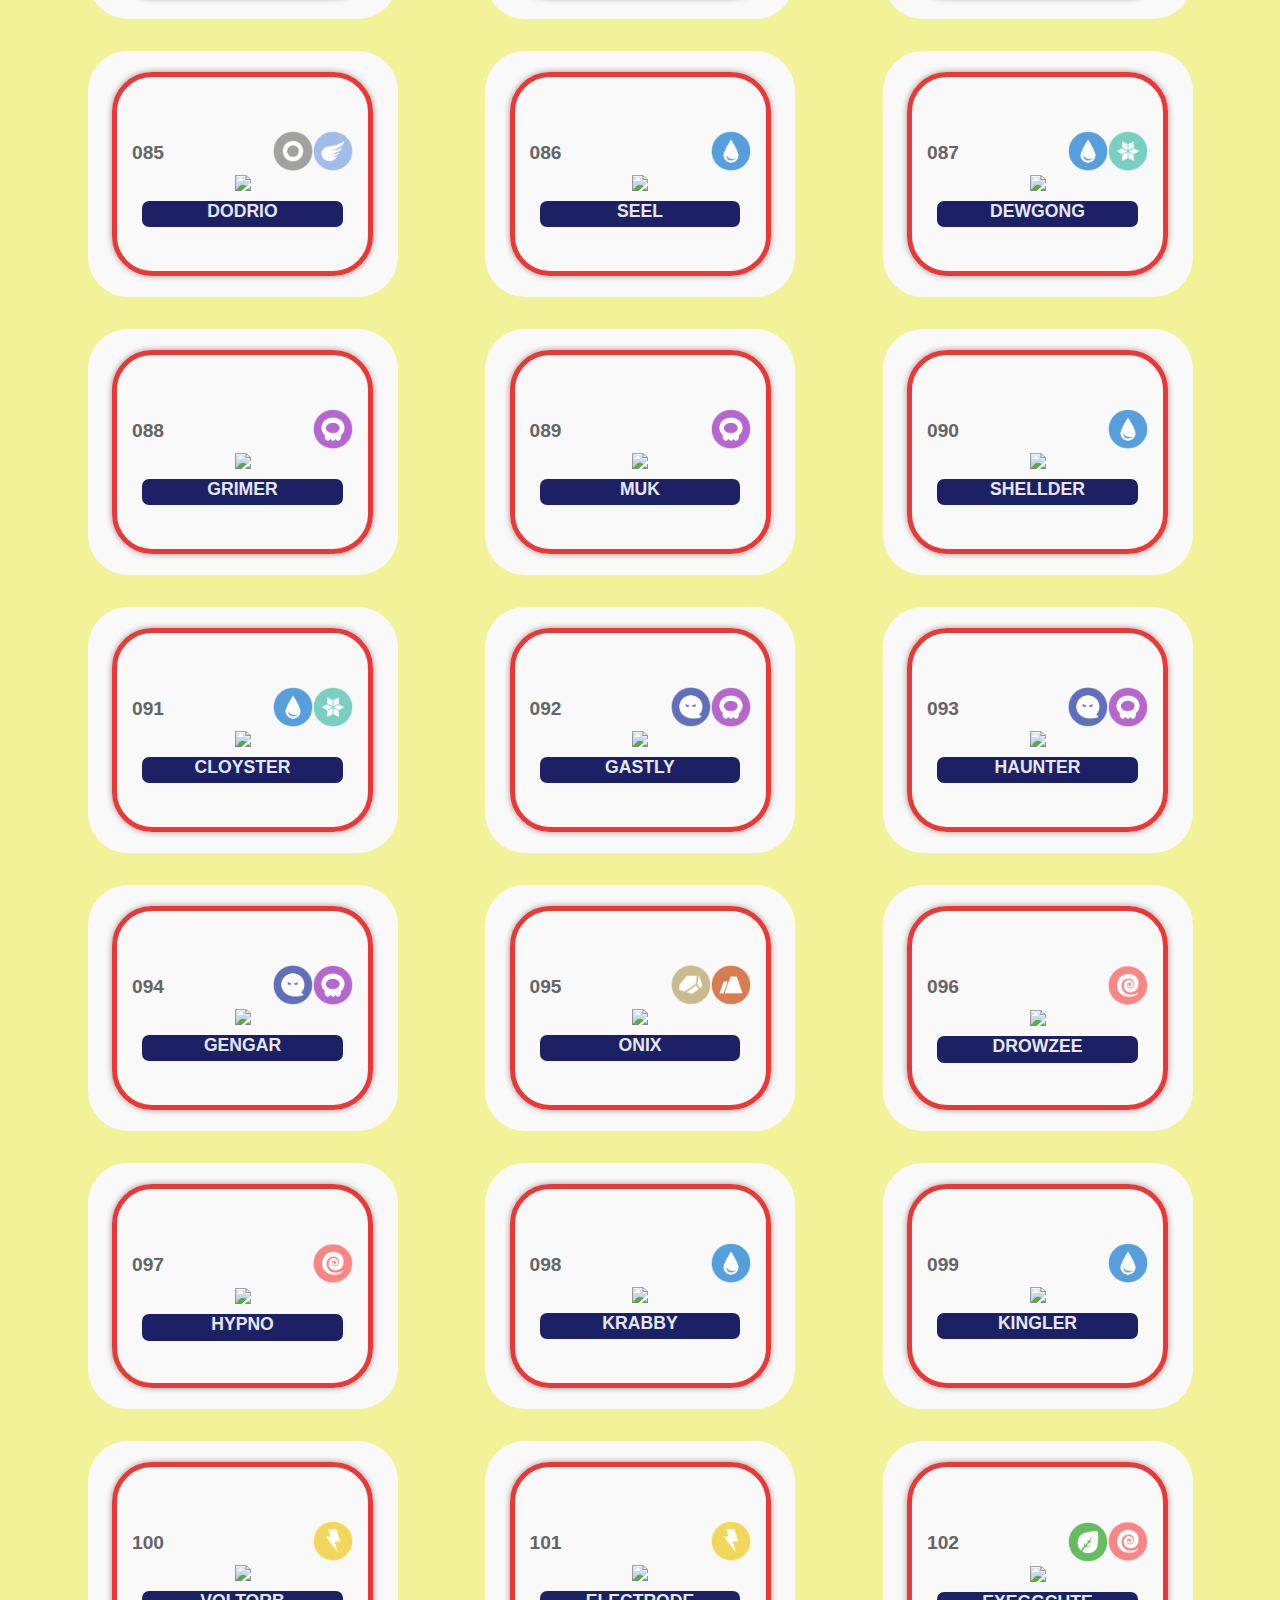
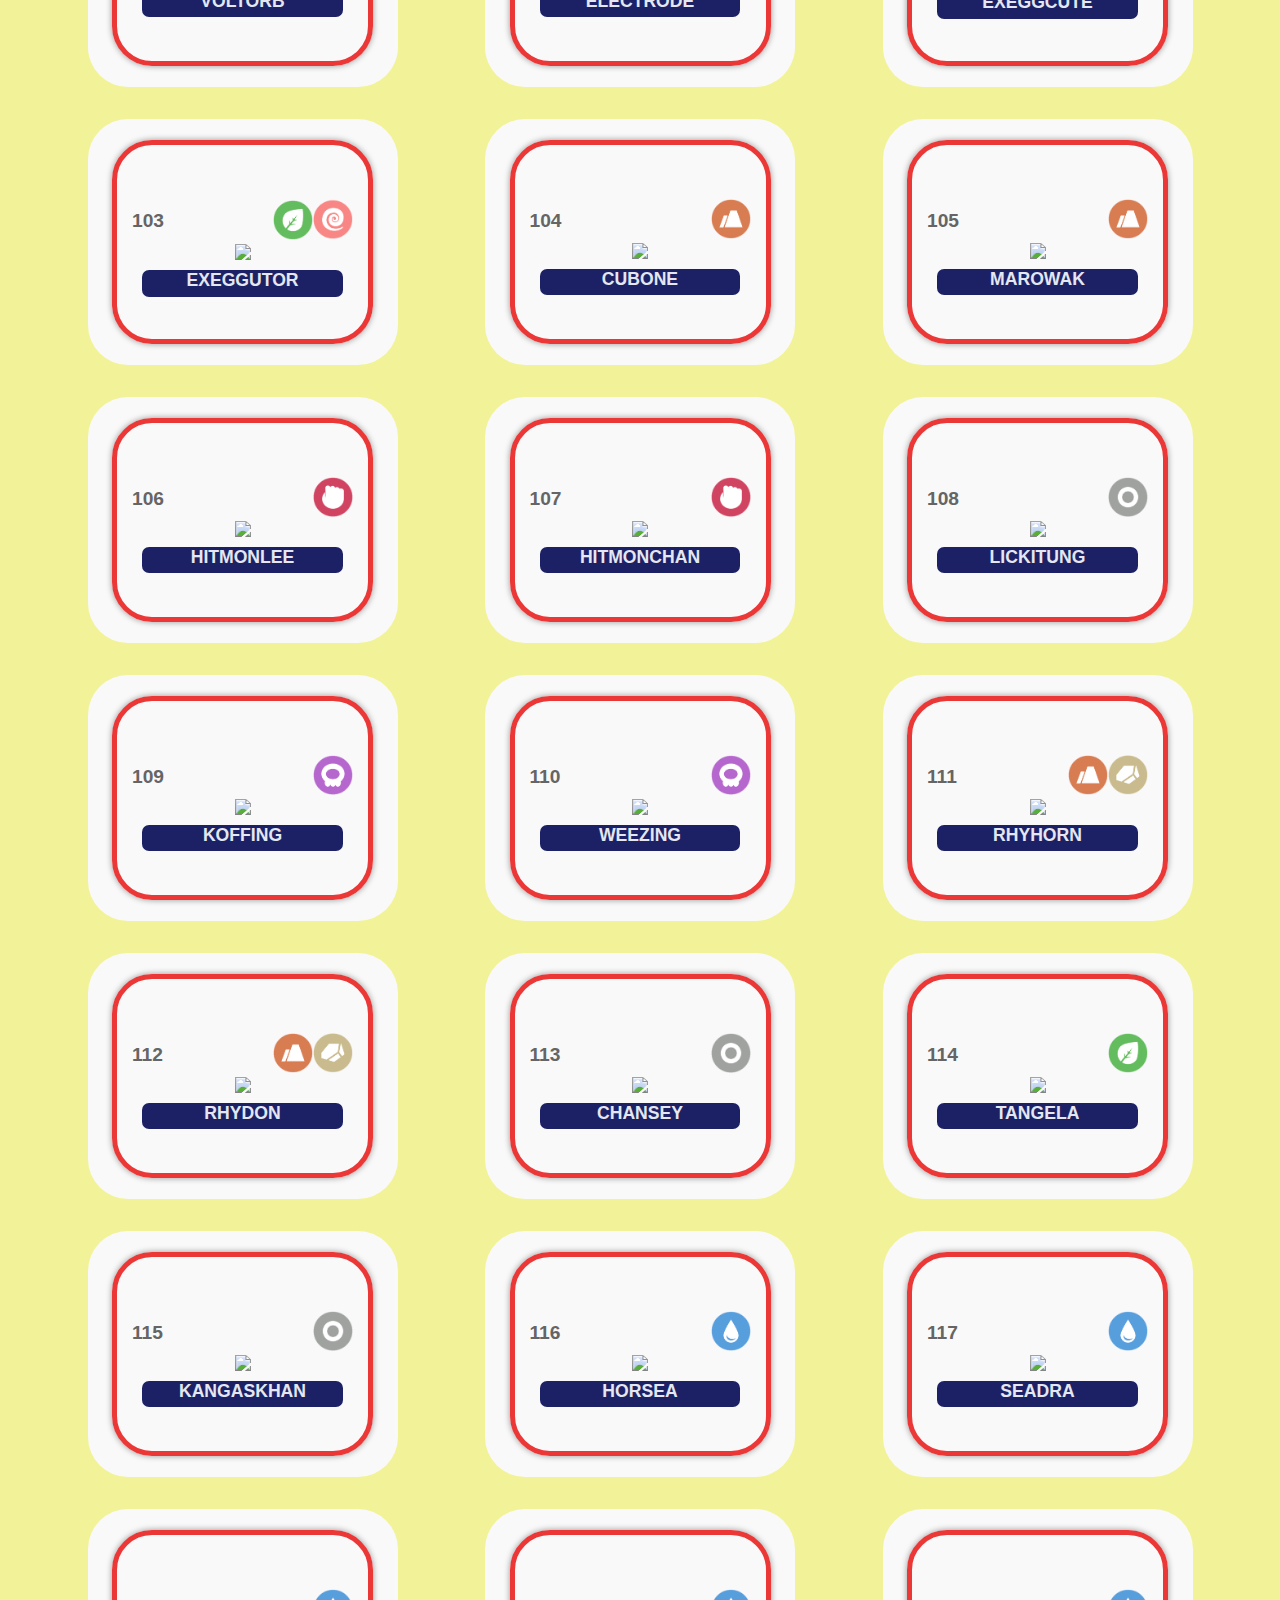
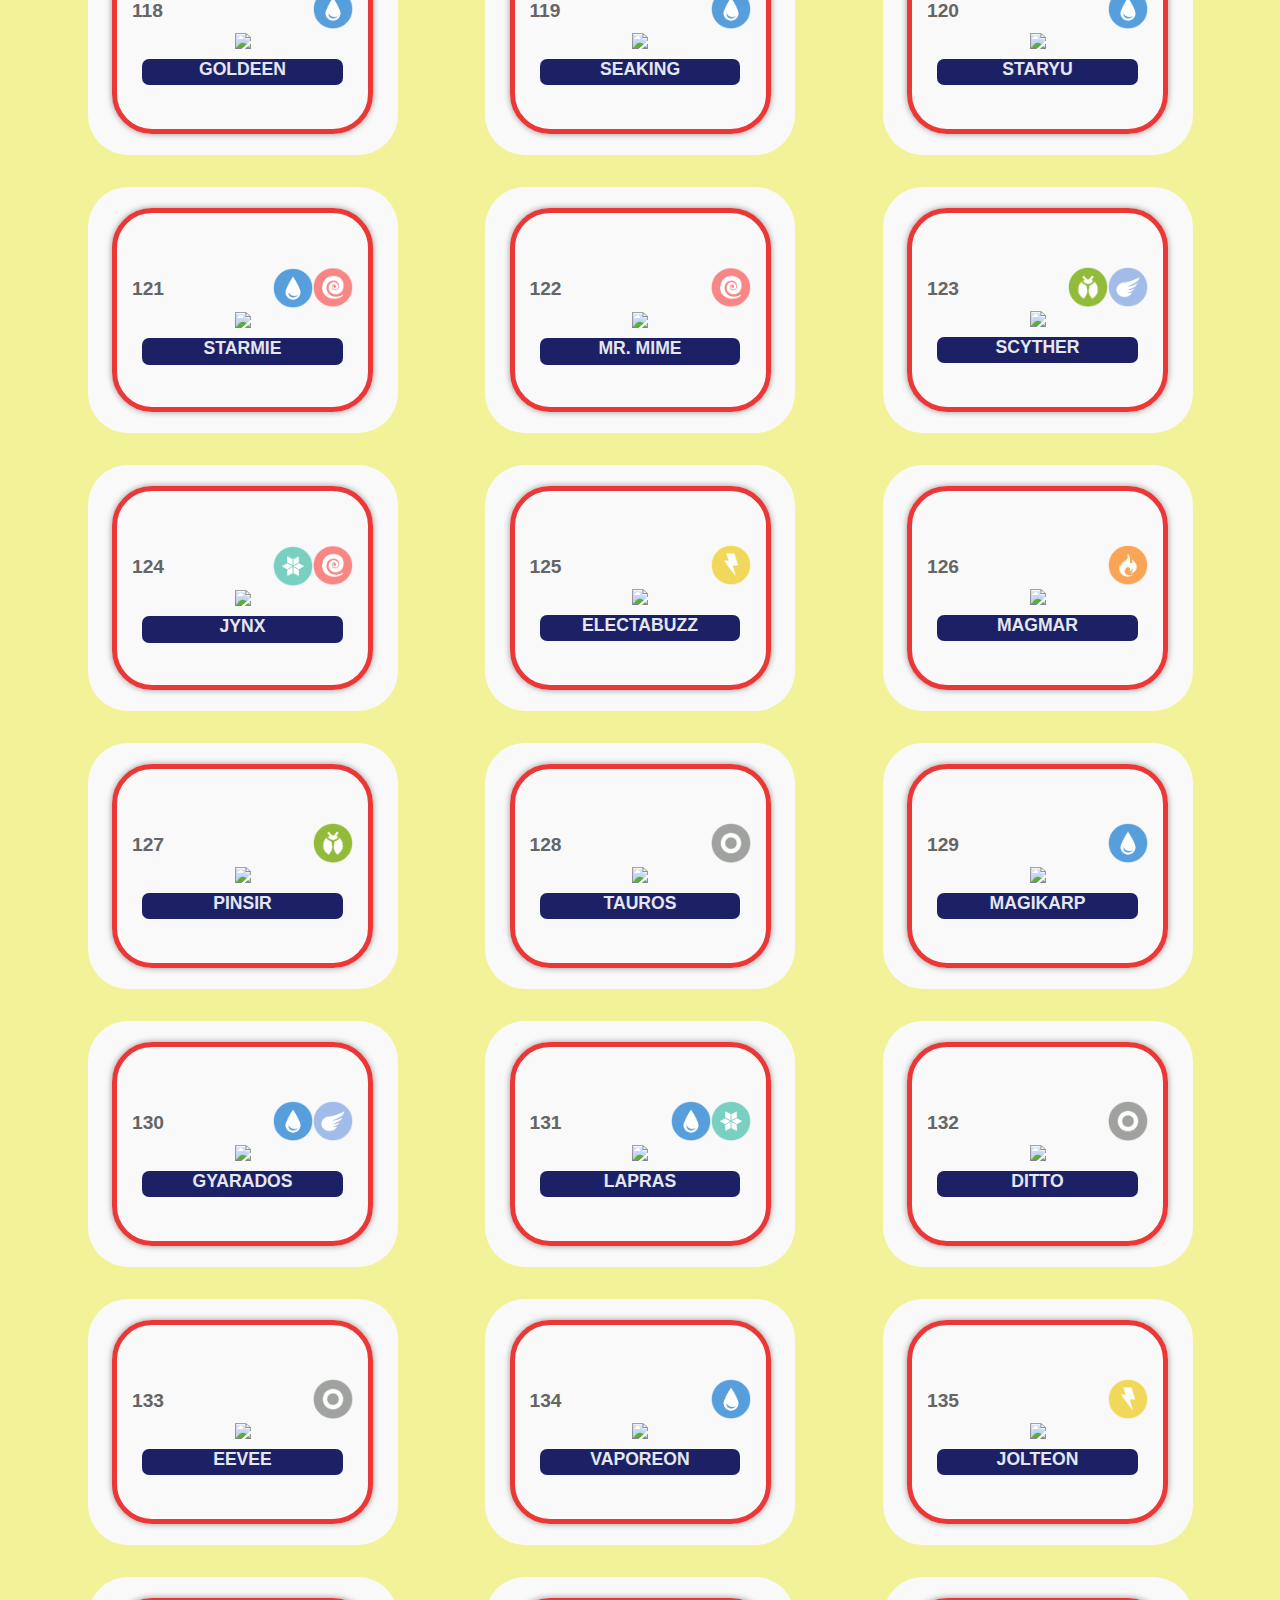
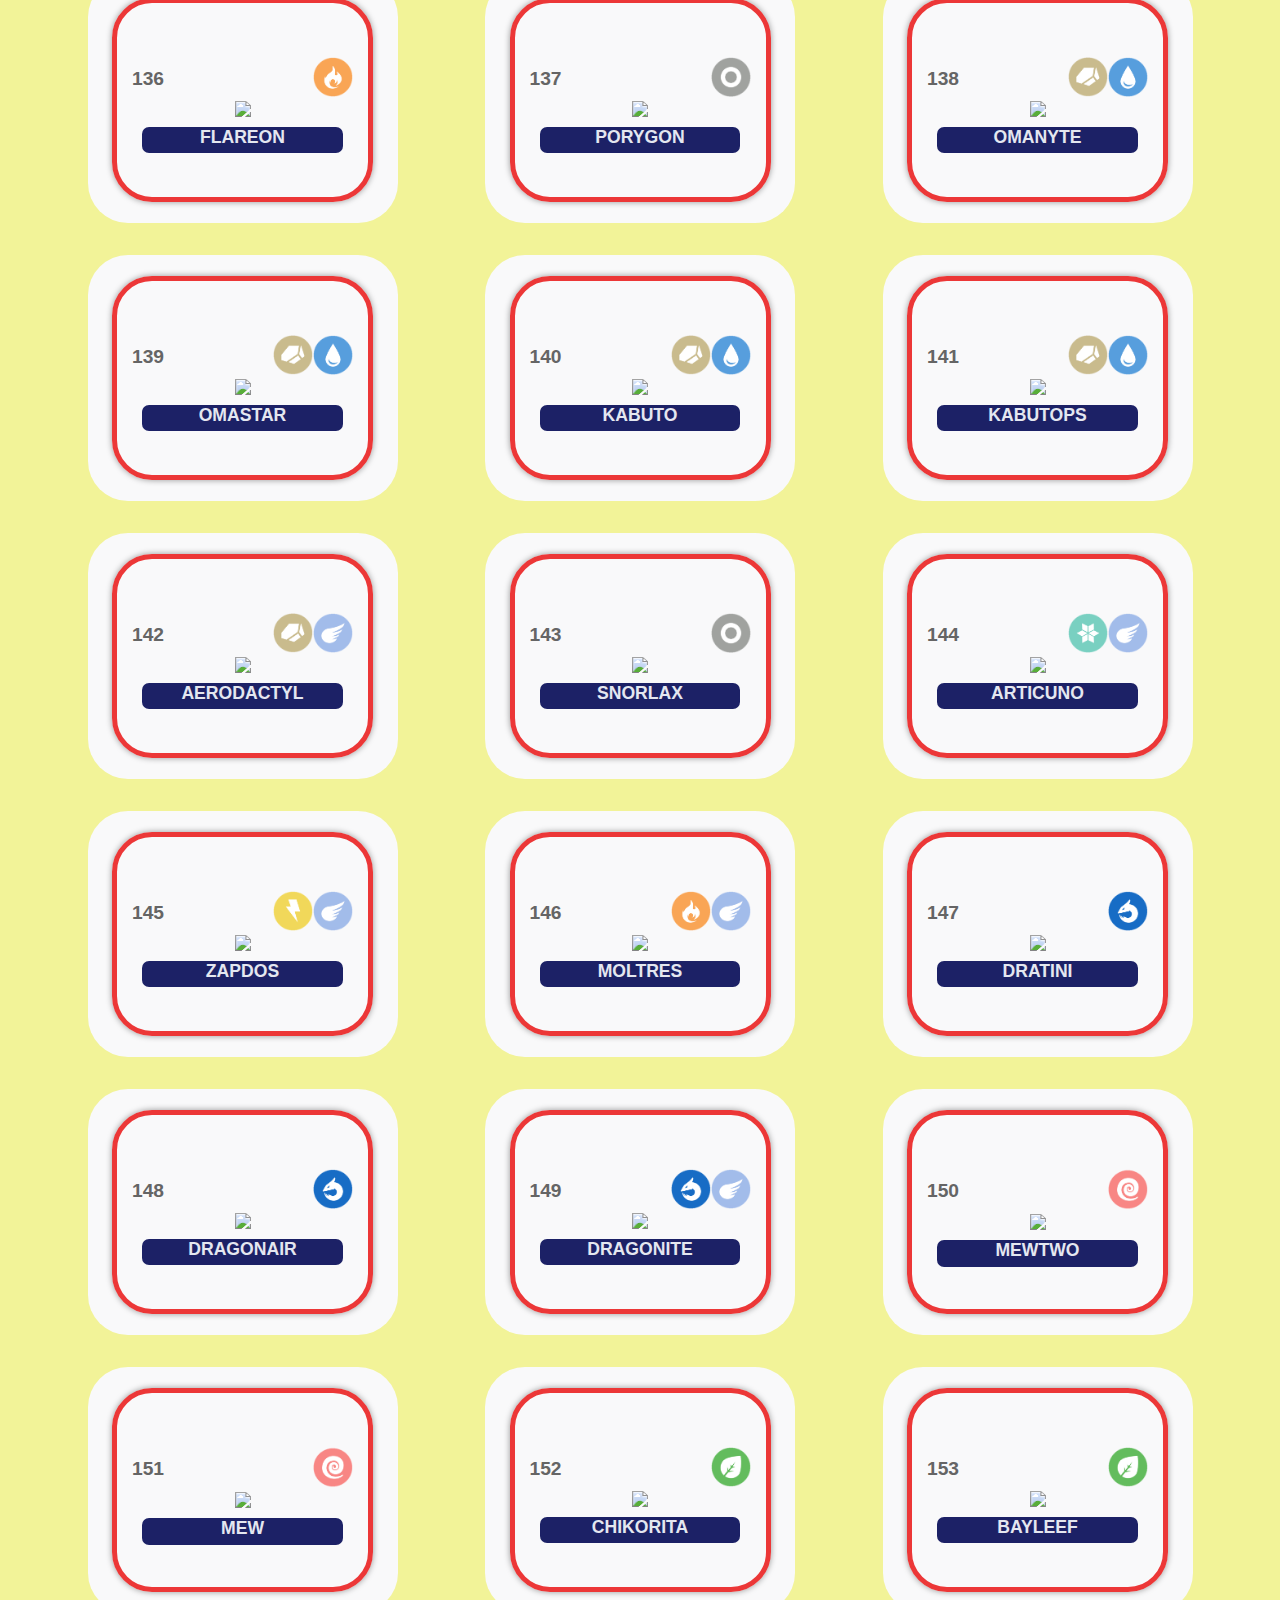
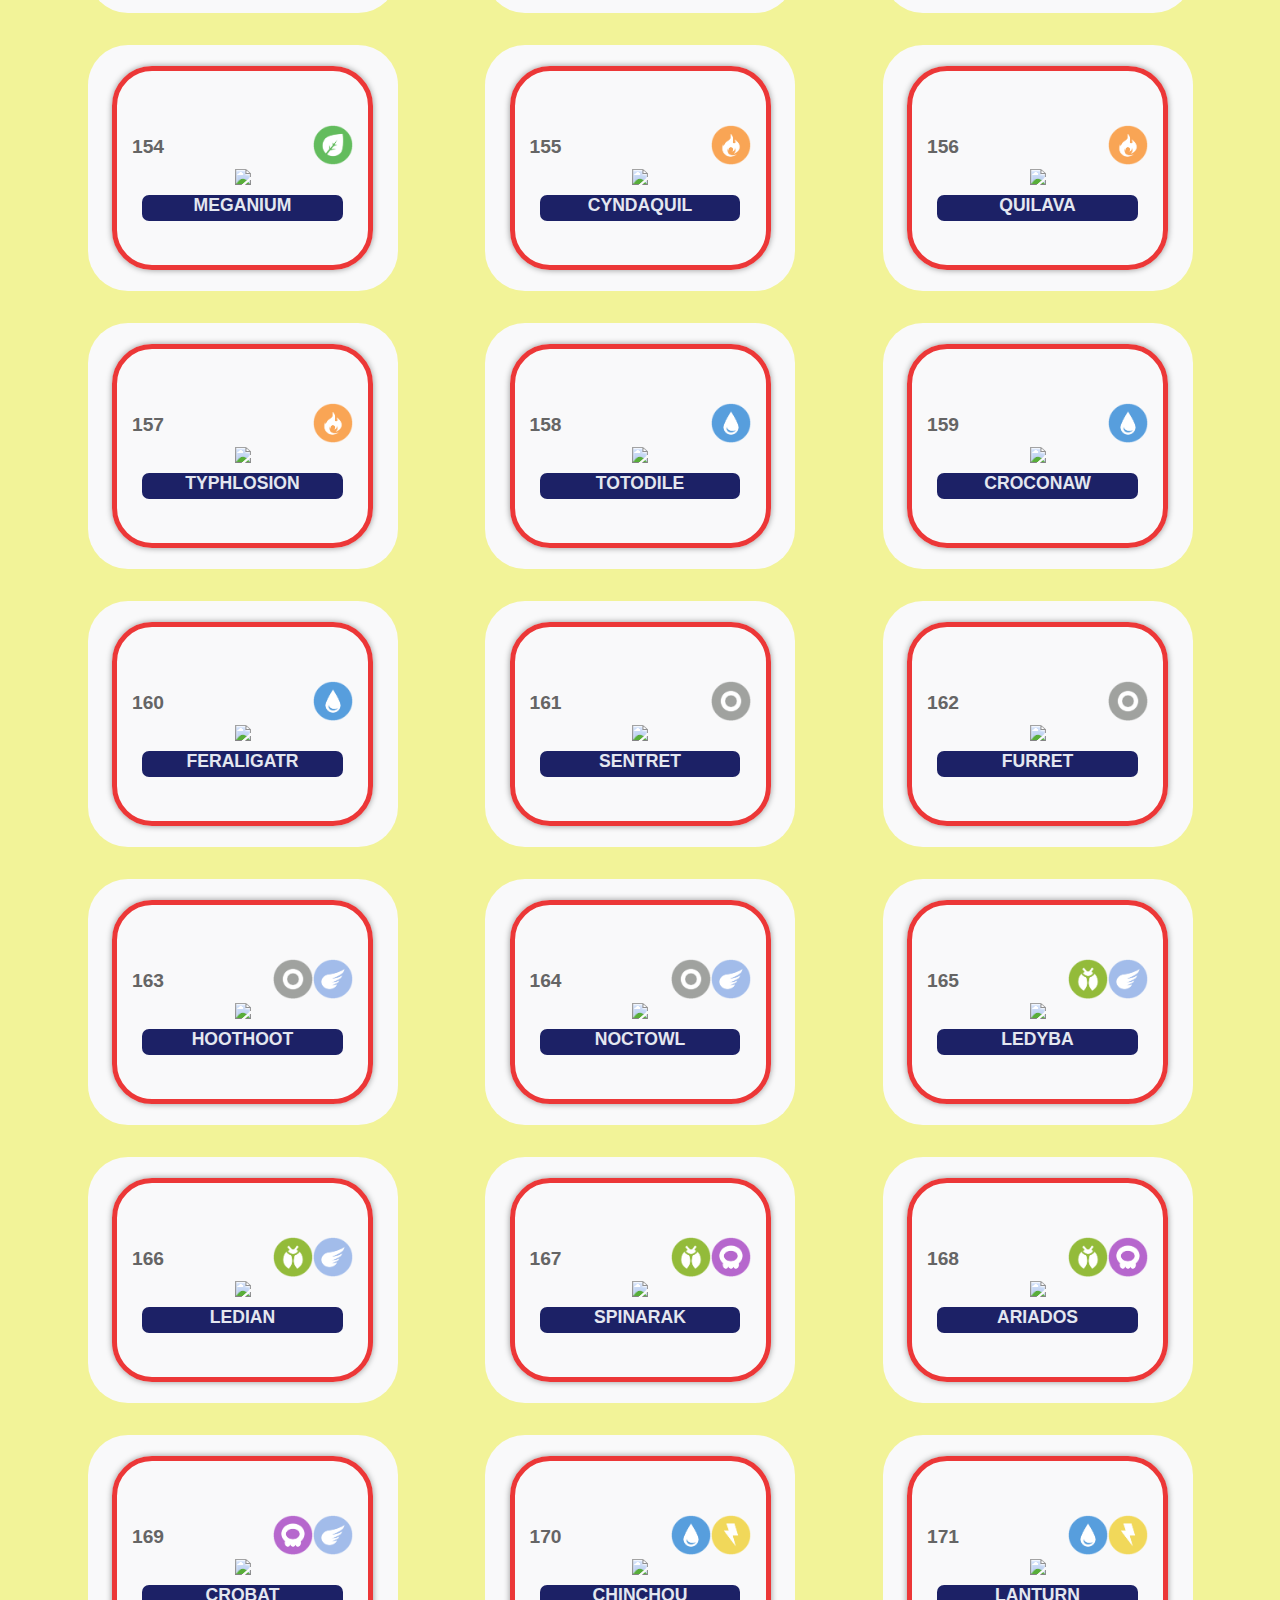
==== commit 0ad409fe: "Updates" ====
--- a/index.html
+++ b/index.html
@@ -2,6 +2,7 @@
 <html>
   <head>
     <meta charset="utf-8">
+    <meta name="viewport" content="width=device-width, initial-scale=1.0">
     <title>Data Lovers</title>
     <link rel="stylesheet" href="style.css" />
   </head>
@@ -13,7 +14,7 @@
             <h1>POKEDEX <span>GO</span></h1>
             <input type="search" id="buscar" class="buscar-pokemon" placeholder="Buscar pokémon" autocomplete="off" spellcheck="false" />
           </div>
-                    <div class="filtros">
+          <div class="filtros">
                       <div class="dropdown1">
                         <div class="dropdown-content1">
                           <div class="filtro">
@@ -55,12 +56,12 @@
                           </div>
                         </div>
                       </div>
-            </div>
-            <div class="pokemones-quantity">
+          </div>
+          <div class="pokemones-quantity">
               <p class="pokemones">Pokemones ( <spam id="quantity"></spam> / 251 )</p>
               <p class="pokemonesp">PORCENTAJE: ( <spam id="calculoP"></spam> %)</p>
 
-            </div>
+          </div>
         </div>
       </header>
   <main>
--- a/style.css
+++ b/style.css
@@ -1,12 +1,13 @@
 body{
     margin:0 0;
-}
-
+    width: 100vw;
+}
 header{
     margin: 0 0;
     background-color: #021E42;
     /* para que header no se mueva con el scroll*/
-    position: fixed;
+    position: sticky;
+    top:0;
     width: 100%;
     min-width: 300px;
     z-index: 3;
@@ -101,19 +102,24 @@
 }
 
 /* ------------recuadro decontador de pokemones--------*/
+main{
+    position: relative;
+    /* top: 150px; */
+}
 
 .CARDSSPACE{
-    position:absolute;
-    margin-top: 150px;
-    z-index: 1;
+    /* position:absolute; */
+    /* margin-top: 150px; */
+    z-index: 1; 
+    background-color: #f2f398;
 }
 
 .pokemones-quantity{ 
    
     display: flex;
-    width: 100vw;
-    padding: 0em 1em;
-    justify-content: space-between;
+    width: 100%;
+    padding: 0.5em 0;
+    justify-content: space-around;
     min-width: 270px;
     background-color: #f2f398;
     /*padding-left: 5vw;*/
@@ -121,7 +127,7 @@
     font-family:'Segoe UI', Tahoma, Geneva, Verdana, sans-serif;
     text-transform: uppercase;
     color: #656565;
-    font-size: 1.2em;
+    font-size: 0.8em;
  
 }
 .pokemones{  /*letra del contador */
@@ -130,7 +136,7 @@
 }
 .pokemonesp{  /*letra del contador */
     font-weight: bold;
-   padding-right: 30px;
+   /* padding-right: 30px; */
     
 }
 
@@ -147,7 +153,7 @@
     display: flex;
     flex-wrap: wrap;
     justify-content: space-evenly;
-    background-color: #f2f398;
+    /* background-color: #f2f398; */
  
    
 }
@@ -595,11 +601,12 @@
     padding-right: 10vw;
  }
    .pokemones-quantity{
-    padding-left: 10vw;
+    /* padding-left: 10vw; */
+    font-size: 1.2em;
    }
-   .pokemonesp{
+   /* .pokemonesp{
     padding-right: 13vw;
-   }
+   } */
     .logo h1{
         font-size: 40px;
         
@@ -615,10 +622,10 @@
         color:#465B75;
     }
     
-    .CARDSSPACE{
-        position:absolute;
-        margin-top: 170px;
-    }
+    /* main{
+         top: 180px; 
+        
+    } */
 }
 
 @media(min-width:800px) {
@@ -627,11 +634,10 @@
         font-size: 70px;
 }
 
-.CARDSSPACE{
-    position:absolute;
-    margin-top: 210px;
-}
-.pokemonesp{
+/* main{
+    top: 215px;
+} */
+/* .pokemonesp{
     padding-right: 15vw;
-   }
+   } */
 }